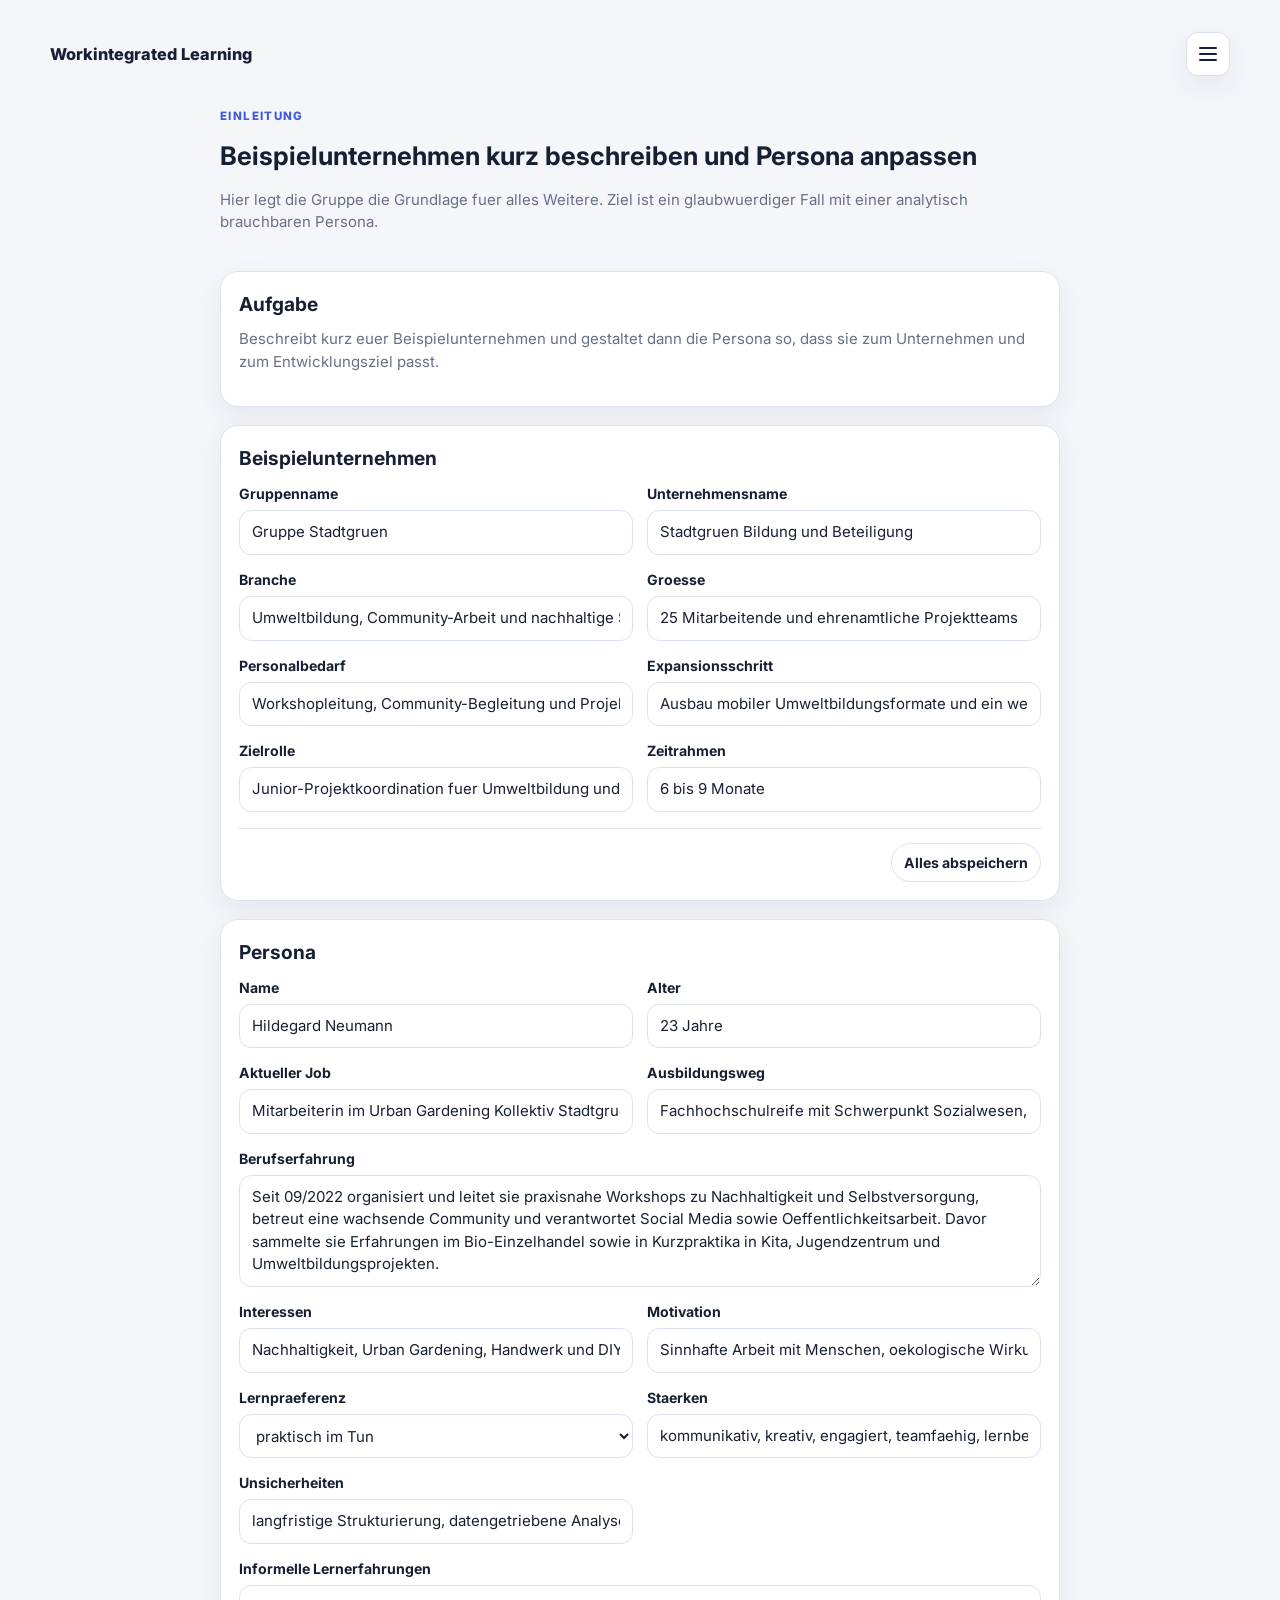
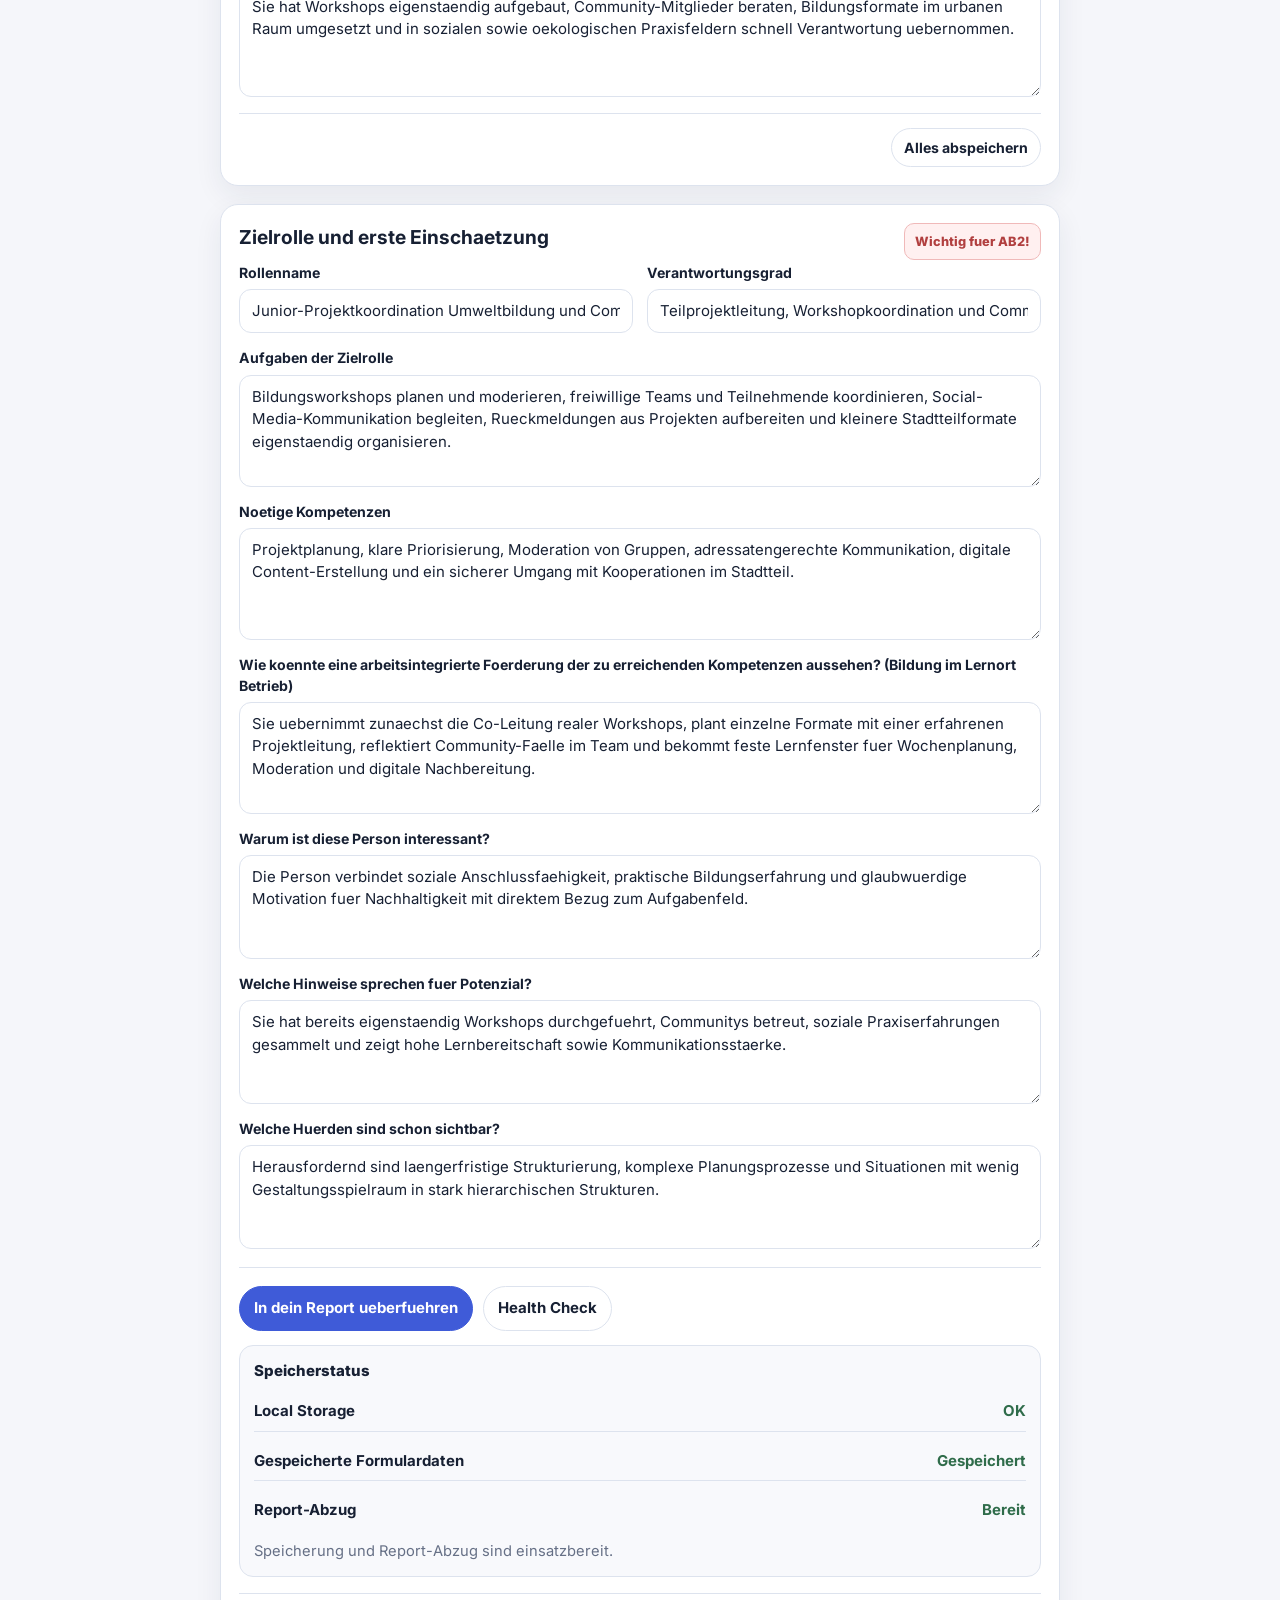
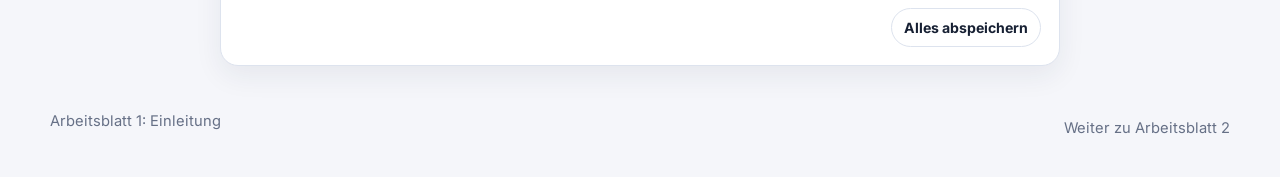
==== arbeitsblatt-1.html @ 74e07a28 "Pre-fill worksheet 1 from sample documents" ====
<!DOCTYPE html>
<html lang="de">
<head>
  <meta charset="UTF-8">
  <meta name="viewport" content="width=device-width, initial-scale=1.0">
  <title>Arbeitsblatt 1 | Workintegrated Learning</title>
  <link rel="preconnect" href="https://fonts.googleapis.com">
  <link rel="preconnect" href="https://fonts.gstatic.com" crossorigin>
  <link href="https://fonts.googleapis.com/css2?family=Inter:wght@400;500;600;700;800&display=swap" rel="stylesheet">
  <link rel="stylesheet" href="styles.css">
</head>
<body data-workbook-section="ab1">
  <header class="site-header">
    <div class="topbar">
      <div class="brand">
        <div class="brand__title">Workintegrated Learning</div>
      </div>
      <button class="burger" id="burgerButton" aria-label="Menue oeffnen">
        <span></span><span></span><span></span>
      </button>
    </div>
    <nav class="site-nav" id="siteNav">
      <div class="site-nav__panel">
        <div class="site-nav__section">
          <div class="site-nav__label">Navigation</div>
          <div class="site-nav__links">
            <a href="index.html">Ausgangssituation</a>
            <a class="is-active" href="arbeitsblatt-1.html">Arbeitsblatt 1</a>
            <a href="arbeitsblatt-2.html">Arbeitsblatt 2</a>
            <a href="arbeitsblatt-3.html">Arbeitsblatt 3</a>
            <a href="report.html">Report</a>
          </div>
        </div>
      </div>
    </nav>
  </header>

  <main class="page page-simple">
    <header class="page-header">
      <p class="eyebrow">Einleitung</p>
      <h1>Beispielunternehmen kurz beschreiben und Persona anpassen</h1>
      <p class="page-lead">Hier legt die Gruppe die Grundlage fuer alles Weitere. Ziel ist ein glaubwuerdiger Fall mit einer analytisch brauchbaren Persona.</p>
    </header>

    <section class="section-stack">
      <article class="card">
        <h2>Aufgabe</h2>
        <p class="muted">Beschreibt kurz euer Beispielunternehmen und gestaltet dann die Persona so, dass sie zum Unternehmen und zum Entwicklungsziel passt.</p>
      </article>

      <article class="card">
        <h2>Beispielunternehmen</h2>
        <div class="form-grid">
          <label class="field"><span>Gruppenname</span><input data-persist="meta_group" type="text" value="Gruppe Stadtgruen" placeholder="z. B. Gruppe 2"></label>
          <label class="field"><span>Unternehmensname</span><input data-persist="meta_unternehmensname" type="text" value="Stadtgruen Bildung und Beteiligung" placeholder="z. B. PflegePlus Nord"></label>
          <label class="field"><span>Branche</span><input data-persist="unternehmen_branche" type="text" value="Umweltbildung, Community-Arbeit und nachhaltige Stadtteilprojekte" placeholder="z. B. Pflege"></label>
          <label class="field"><span>Groesse</span><input data-persist="unternehmen_groesse" type="text" value="25 Mitarbeitende und ehrenamtliche Projektteams" placeholder="z. B. 67 Mitarbeitende"></label>
          <label class="field"><span>Personalbedarf</span><input data-persist="unternehmen_bedarf" type="text" value="Workshopleitung, Community-Begleitung und Projektkoordination" placeholder="z. B. Fachkraefte, Koordination"></label>
          <label class="field"><span>Expansionsschritt</span><input data-persist="unternehmen_wachstum" type="text" value="Ausbau mobiler Umweltbildungsformate und ein weiterer Stadtteilstandort" placeholder="z. B. neues Angebot oder Standort"></label>
          <label class="field"><span>Zielrolle</span><input data-persist="unternehmen_zielrolle" type="text" value="Junior-Projektkoordination fuer Umweltbildung und Community" placeholder="z. B. Teamkoordination"></label>
          <label class="field"><span>Zeitrahmen</span><input data-persist="unternehmen_zeitraum" type="text" value="6 bis 9 Monate" placeholder="z. B. 9 Monate"></label>
        </div>
      </article>

      <article class="card">
        <h2>Persona</h2>
        <div class="form-grid">
          <label class="field"><span>Name</span><input data-persist="persona_name" type="text" value="Hildegard Neumann" placeholder="Name der Persona"></label>
          <label class="field"><span>Alter</span><input data-persist="persona_alter" type="text" value="23 Jahre" placeholder="z. B. 31 Jahre"></label>
          <label class="field"><span>Aktueller Job</span><input data-persist="persona_job" type="text" value="Mitarbeiterin im Urban Gardening Kollektiv Stadtgruen" placeholder="z. B. Pflegehilfskraft"></label>
          <label class="field"><span>Ausbildungsweg</span><input data-persist="persona_ausbildung" type="text" value="Fachhochschulreife mit Schwerpunkt Sozialwesen, Kaufmaennische Schule Stuttgart" placeholder="z. B. Helferausbildung"></label>
          <label class="field field--wide"><span>Berufserfahrung</span><textarea data-persist="persona_erfahrung" rows="4" placeholder="Welche Erfahrungen bringt die Person mit?">Seit 09/2022 organisiert und leitet sie praxisnahe Workshops zu Nachhaltigkeit und Selbstversorgung, betreut eine wachsende Community und verantwortet Social Media sowie Oeffentlichkeitsarbeit. Davor sammelte sie Erfahrungen im Bio-Einzelhandel sowie in Kurzpraktika in Kita, Jugendzentrum und Umweltbildungsprojekten.</textarea></label>
          <label class="field"><span>Interessen</span><input data-persist="persona_interessen" type="text" value="Nachhaltigkeit, Urban Gardening, Handwerk und DIY, Fotografie, Social Media, New Work" placeholder="z. B. Organisation, Kommunikation"></label>
          <label class="field"><span>Motivation</span><input data-persist="persona_motivation" type="text" value="Sinnhafte Arbeit mit Menschen, oekologische Wirkung und sichtbare Ergebnisse mit Gestaltungsspielraum" placeholder="Was treibt die Person an?"></label>
          <label class="field"><span>Lernpraeferenz</span><select data-persist="persona_lernpraeferenz"><option value="">Bitte waehlen</option><option selected>praktisch im Tun</option><option>begleitet im Team</option><option>strukturiert mit Anleitung</option><option>selbstgesteuert digital</option></select></label>
          <label class="field"><span>Staerken</span><input data-persist="persona_staerken" type="text" value="kommunikativ, kreativ, engagiert, teamfaehig, lernbereit, social-media-sicher" placeholder="z. B. empathisch, verlaesslich"></label>
          <label class="field"><span>Unsicherheiten</span><input data-persist="persona_unsicherheiten" type="text" value="langfristige Strukturierung, datengetriebene Analysen und starre hierarchische Systeme" placeholder="z. B. Dokumentation"></label>
          <label class="field field--wide"><span>Informelle Lernerfahrungen</span><textarea data-persist="persona_informell" rows="4" placeholder="Wo hat die Person bereits informell gelernt oder Verantwortung uebernommen?">Sie hat Workshops eigenstaendig aufgebaut, Community-Mitglieder beraten, Bildungsformate im urbanen Raum umgesetzt und in sozialen sowie oekologischen Praxisfeldern schnell Verantwortung uebernommen.</textarea></label>
        </div>
      </article>

      <article class="card">
        <div class="card-note-header">
          <h2>Zielrolle und erste Einschaetzung</h2>
          <span class="card-note card-note--alert">Wichtig fuer AB2!</span>
        </div>
        <div class="form-grid">
          <label class="field"><span>Rollenname</span><input data-persist="zielrolle_name" type="text" value="Junior-Projektkoordination Umweltbildung und Community" placeholder="Name der Zielrolle"></label>
          <label class="field"><span>Verantwortungsgrad</span><input data-persist="zielrolle_verantwortung" type="text" value="Teilprojektleitung, Workshopkoordination und Community-Kommunikation" placeholder="z. B. Anleitung, Koordination"></label>
          <label class="field field--wide"><span>Aufgaben der Zielrolle</span><textarea data-persist="zielrolle_aufgaben" rows="4" placeholder="Welche 3-5 Aufgaben gehoeren zur Zielrolle?">Bildungsworkshops planen und moderieren, freiwillige Teams und Teilnehmende koordinieren, Social-Media-Kommunikation begleiten, Rueckmeldungen aus Projekten aufbereiten und kleinere Stadtteilformate eigenstaendig organisieren.</textarea></label>
          <label class="field field--wide"><span>Noetige Kompetenzen</span><textarea data-persist="zielrolle_kompetenzen" rows="4" placeholder="Welche Kompetenzen braucht die Person dafuer?">Projektplanung, klare Priorisierung, Moderation von Gruppen, adressatengerechte Kommunikation, digitale Content-Erstellung und ein sicherer Umgang mit Kooperationen im Stadtteil.</textarea></label>
          <label class="field field--wide"><span>Wie koennte eine arbeitsintegrierte Foerderung der zu erreichenden Kompetenzen aussehen? (Bildung im Lernort Betrieb)</span><textarea data-persist="zielrolle_foerderung" rows="4" placeholder="Wie koennte Lernen direkt im Arbeitsprozess, im Team oder im Betrieb stattfinden?">Sie uebernimmt zunaechst die Co-Leitung realer Workshops, plant einzelne Formate mit einer erfahrenen Projektleitung, reflektiert Community-Faelle im Team und bekommt feste Lernfenster fuer Wochenplanung, Moderation und digitale Nachbereitung.</textarea></label>
          <label class="field field--wide"><span>Warum ist diese Person interessant?</span><textarea data-persist="einschaetzung_relevant" rows="3" placeholder="Warum lohnt sich Entwicklung gerade hier?">Die Person verbindet soziale Anschlussfaehigkeit, praktische Bildungserfahrung und glaubwuerdige Motivation fuer Nachhaltigkeit mit direktem Bezug zum Aufgabenfeld.</textarea></label>
          <label class="field field--wide"><span>Welche Hinweise sprechen fuer Potenzial?</span><textarea data-persist="einschaetzung_potenzial" rows="3" placeholder="Welche Signale sprechen fuer Entwicklung?">Sie hat bereits eigenstaendig Workshops durchgefuehrt, Communitys betreut, soziale Praxiserfahrungen gesammelt und zeigt hohe Lernbereitschaft sowie Kommunikationsstaerke.</textarea></label>
          <label class="field field--wide"><span>Welche Huerden sind schon sichtbar?</span><textarea data-persist="einschaetzung_huerden" rows="3" placeholder="Wo liegen Risiken oder Grenzen?">Herausfordernd sind laengerfristige Strukturierung, komplexe Planungsprozesse und Situationen mit wenig Gestaltungsspielraum in stark hierarchischen Strukturen.</textarea></label>
        </div>
        <div class="storage-tools">
          <div class="page-actions">
            <button class="button button--primary" data-action="save-workbook">In dein Report ueberfuehren</button>
            <button class="button button--ghost" data-action="run-storage-check">Health Check</button>
          </div>
          <div class="health-check" id="storageHealthResult">
            <p class="health-check__title">Speicherstatus</p>
            <div class="health-check__item">
              <strong>Local Storage</strong>
              <span data-health="storage">Noch nicht geprueft</span>
            </div>
            <div class="health-check__item">
              <strong>Gespeicherte Formulardaten</strong>
              <span data-health="workbook">Noch nicht geprueft</span>
            </div>
            <div class="health-check__item">
              <strong>Report-Abzug</strong>
              <span data-health="report">Noch nicht geprueft</span>
            </div>
            <p class="health-check__hint" data-health-summary>Bitte speichern oder den Health Check starten.</p>
          </div>
        </div>
      </article>
    </section>
  </main>

  <footer class="footer">
    <p>Arbeitsblatt 1: Einleitung</p>
    <div class="footer-actions">
      <a href="arbeitsblatt-2.html">Weiter zu Arbeitsblatt 2</a>
    </div>
  </footer>

  <script src="report-utils.js"></script>
  <script src="script.js"></script>
</body>
</html>
---- styles.css ----
:root {
  --bg: #f5f6fa;
  --surface: #ffffff;
  --surface-soft: #f8f9fc;
  --text: #172033;
  --muted: #667086;
  --line: #dde3ee;
  --primary: #3f5bd8;
  --primary-dark: #3148ac;
  --success-bg: #eef8f0;
  --success-line: #cfe4d4;
  --radius-lg: 18px;
  --radius-md: 14px;
  --radius-sm: 10px;
  --shadow: 0 10px 28px rgba(25, 37, 68, 0.07);
  --max: 1180px;
}

* {
  box-sizing: border-box;
}

html {
  scroll-behavior: smooth;
}

body {
  margin: 0;
  font-family: "Inter", Arial, sans-serif;
  background: var(--bg);
  color: var(--text);
  line-height: 1.5;
  font-size: 15px;
}

a {
  color: inherit;
  text-decoration: none;
}

button,
input,
select,
textarea {
  font: inherit;
}

button {
  cursor: pointer;
}

h1,
h2,
h3,
h4,
p {
  margin-top: 0;
}

h1 {
  font-size: clamp(1.6rem, 2vw, 2.1rem);
  line-height: 1.15;
  margin-bottom: 10px;
}

h2 {
  font-size: 1.2rem;
  margin-bottom: 10px;
}

h3 {
  font-size: 1rem;
  margin-bottom: 8px;
}

h4 {
  font-size: 0.94rem;
  margin-bottom: 8px;
}

.eyebrow {
  margin: 0 0 8px;
  color: var(--primary);
  font-size: 0.72rem;
  letter-spacing: 0.12em;
  text-transform: uppercase;
  font-weight: 800;
}

.lead,
.muted,
.page-lead,
.field-hint,
.phase-text,
.report-lead,
.empty-state,
.empty-state-small {
  color: var(--muted);
}

.site-header,
.page,
.footer {
  width: min(calc(100% - 32px), var(--max));
  margin-inline: auto;
}

.site-header {
  padding: 18px 0 10px;
}

.topbar {
  display: flex;
  justify-content: space-between;
  align-items: center;
  gap: 16px;
  padding: 14px 0;
}

.brand {
  display: flex;
  align-items: center;
}

.brand__title {
  font-size: 1.02rem;
  font-weight: 800;
}

.burger {
  width: 44px;
  height: 44px;
  border-radius: 12px;
  border: 1px solid var(--line);
  background: var(--surface);
  display: inline-flex;
  align-items: center;
  justify-content: center;
  flex-direction: column;
  gap: 4px;
  box-shadow: var(--shadow);
}

.burger span {
  width: 18px;
  height: 2px;
  border-radius: 999px;
  background: var(--text);
}

.site-nav {
  display: none;
  margin-top: 10px;
  padding: 8px 0 0;
}

.site-nav.is-open {
  display: block;
}

.site-nav__panel {
  display: grid;
  gap: 10px;
  padding: 14px;
  background: var(--surface);
  border: 1px solid var(--line);
  border-radius: var(--radius-lg);
  box-shadow: var(--shadow);
}

.site-nav__section {
  display: grid;
  gap: 8px;
}

.site-nav__label {
  font-size: 0.76rem;
  font-weight: 800;
  color: var(--muted);
  text-transform: uppercase;
  letter-spacing: 0.08em;
}

.site-nav__links {
  display: grid;
  gap: 8px;
}

.site-nav__links a,
.nav-link {
  display: inline-flex;
  align-items: center;
  justify-content: space-between;
  gap: 12px;
  padding: 11px 12px;
  border-radius: 12px;
  background: var(--surface-soft);
  border: 1px solid var(--line);
  font-weight: 600;
}

.site-nav__links a.is-active,
.nav-link.is-active {
  color: var(--primary);
  background: #edf1ff;
  border-color: #cad5ff;
}

.page {
  padding: 8px 0 28px;
}

.page-simple {
  width: min(calc(100% - 32px), 840px);
  margin: 0 auto;
}

.landing {
  padding-top: 32px;
}

.landing h1 {
  font-size: clamp(2.2rem, 4vw, 3.2rem);
  line-height: 1.08;
  margin-bottom: 14px;
}

.roadmap-title {
  margin: 26px 0 14px;
  font-size: 1.22rem;
}

.document-box {
  margin-top: 22px;
  padding: 18px;
  background: var(--surface);
  border: 1px solid var(--line);
  border-radius: var(--radius-lg);
  box-shadow: var(--shadow);
}

.document-box h2 {
  margin: 0 0 14px;
  font-size: 1.05rem;
}

.document-box__actions {
  display: flex;
  flex-wrap: wrap;
  gap: 10px;
}

.landing-links {
  display: grid;
  gap: 10px;
  margin-top: 28px;
}

.scenario-steps {
  display: grid;
  gap: 12px;
  margin: 20px 0 28px;
}

.scenario-step {
  padding: 14px 16px;
  background: var(--surface);
  border: 1px solid var(--line);
  border-radius: var(--radius-md);
  box-shadow: var(--shadow);
}

.scenario-step__button {
  margin-top: 14px;
}

.scenario-step strong {
  display: block;
  margin-bottom: 6px;
  font-size: 1rem;
}

.scenario-step p {
  margin: 0;
  color: var(--muted);
}

.storage-tools {
  display: grid;
  gap: 14px;
  margin-top: 18px;
  padding-top: 18px;
  border-top: 1px solid var(--line);
}

.health-check {
  display: grid;
  gap: 10px;
  padding: 14px;
  background: var(--surface-soft);
  border: 1px solid var(--line);
  border-radius: var(--radius-md);
}

.health-check__title {
  margin: 0;
  font-weight: 800;
}

.health-check__item {
  display: flex;
  justify-content: space-between;
  gap: 12px;
  align-items: center;
  padding: 8px 0;
  border-bottom: 1px solid var(--line);
}

.health-check__item:last-of-type {
  border-bottom: none;
}

.health-check__item span {
  font-weight: 700;
  color: var(--muted);
}

.health-check__item span.is-ok {
  color: #2f6c4a;
}

.health-check__item span.is-error {
  color: #b14c4c;
}

.health-check__hint {
  margin: 0;
  color: var(--muted);
  font-size: 0.92rem;
}

.landing-links a {
  font-size: 1rem;
}

.nav-link--task {
  width: 100%;
}

.nav-link--task.is-complete {
  border-color: #bfe0c8;
  background: #f4fbf6;
}

.nav-link--task.is-complete > span:first-child {
  color: #244f36;
}

.task-status {
  min-width: 72px;
  text-align: center;
  padding: 7px 10px;
  border-radius: 999px;
  border: 1px solid var(--line);
  background: #fff;
  color: var(--muted);
  font-size: 0.84rem;
  font-weight: 800;
}

.task-status.is-complete {
  border-color: #bfe0c8;
  background: #eaf8ee;
  color: #2f6c4a;
}

.nav-link--report {
  cursor: default;
}

.page-header {
  display: grid;
  gap: 8px;
  margin-bottom: 22px;
}

.page-actions,
.footer-actions,
.toolbar,
.toolbar__actions,
.filter-bar,
.measure-tags,
.report-meta {
  display: flex;
  flex-wrap: wrap;
  gap: 10px;
  align-items: center;
}

.page-actions--center {
  justify-content: center;
}

.button {
  display: inline-flex;
  align-items: center;
  justify-content: center;
  border: 1px solid var(--line);
  background: var(--surface);
  color: var(--text);
  padding: 10px 14px;
  border-radius: 999px;
  font-weight: 700;
}

.button--primary {
  background: var(--primary);
  border-color: var(--primary);
  color: #fff;
}

.button--primary:hover {
  background: var(--primary-dark);
  border-color: var(--primary-dark);
}

.button--ghost {
  background: var(--surface);
}

.button--success-light {
  background: #eef8f0;
  border-color: #cfe4d4;
  color: #2f6c4a;
}

.button--success-light:hover {
  background: #e4f4e8;
  border-color: #b9d8c0;
}

.button--danger {
  background: #fff1f1;
  border-color: #f1c4c4;
  color: #b34747;
}

.button--danger:hover {
  background: #ffe6e6;
  border-color: #ebb1b1;
}

.button--measure-toggle {
  min-width: 118px;
  transition:
    background-color 0.18s ease,
    border-color 0.18s ease,
    color 0.18s ease,
    transform 0.18s ease,
    box-shadow 0.18s ease;
}

.button--measure-toggle.is-morphing {
  transform: scale(0.96);
}

.button.is-morphing {
  transform: scale(0.96);
}

.button--selected {
  background: #eaf8ee;
  border-color: #bfe0c8;
  color: #2f6c4a;
  box-shadow: 0 0 0 3px rgba(47, 108, 74, 0.08);
}

.button--selected:hover {
  background: #e1f3e7;
  border-color: #aad1b6;
}

.button--saved {
  background: #eaf8ee;
  border-color: #bfe0c8;
  color: #2f6c4a;
  box-shadow: 0 0 0 3px rgba(47, 108, 74, 0.08);
}

.button--small {
  padding: 8px 12px;
  font-size: 0.88rem;
}

.button--large {
  padding: 14px 22px;
  font-size: 1rem;
}

.save-badge {
  display: inline-flex;
  align-items: center;
  padding: 8px 12px;
  border-radius: 999px;
  background: var(--success-bg);
  border: 1px solid var(--success-line);
  color: #2f6c4a;
  font-size: 0.84rem;
  font-weight: 700;
}

.section-stack {
  display: grid;
  gap: 18px;
}

.card {
  background: var(--surface);
  border: 1px solid var(--line);
  border-radius: var(--radius-lg);
  box-shadow: var(--shadow);
  padding: 18px;
}

.card-note-header {
  display: flex;
  justify-content: space-between;
  gap: 14px;
  align-items: flex-start;
}

.card-note {
  display: inline-flex;
  align-items: center;
  padding: 8px 10px;
  border-radius: 10px;
  font-size: 0.8rem;
  font-weight: 800;
  white-space: nowrap;
}

.card-note--alert {
  background: #fff0f0;
  border: 1px solid #f0b9b9;
  color: #b13f3f;
}

.content-grid,
.analysis-grid,
.report-grid,
.question-grid,
.measure-layout {
  display: grid;
  gap: 16px;
}

.content-grid,
.analysis-grid,
.report-grid {
  grid-template-columns: repeat(2, minmax(0, 1fr));
}

.card--wide,
.field--wide {
  grid-column: 1 / -1;
}

.phase-list {
  display: grid;
  gap: 10px;
}

.phase-row {
  display: grid;
  grid-template-columns: 88px 1fr;
  gap: 14px;
  padding: 12px 0;
  border-bottom: 1px solid var(--line);
}

.phase-row:last-child {
  border-bottom: none;
}

.phase-time {
  font-weight: 800;
  color: var(--primary);
}

.form-grid {
  display: grid;
  grid-template-columns: repeat(2, minmax(0, 1fr));
  gap: 14px;
}

.form-grid--single {
  grid-template-columns: 1fr;
}

.field {
  display: grid;
  gap: 6px;
}

.field span {
  font-size: 0.88rem;
  font-weight: 700;
}

.field input,
.field select,
.field textarea,
table input {
  width: 100%;
  padding: 10px 12px;
  border: 1px solid var(--line);
  border-radius: 12px;
  background: #fff;
  color: var(--text);
}

.field textarea {
  min-height: 104px;
  resize: vertical;
}

.field input:focus,
.field select:focus,
.field textarea:focus,
table input:focus,
.search-input:focus {
  outline: none;
  border-color: #b9c7f7;
  box-shadow: 0 0 0 3px rgba(63, 91, 216, 0.12);
}

.hint-strip {
  display: grid;
  gap: 10px;
}

.hint-box {
  padding: 12px 14px;
  background: var(--surface-soft);
  border: 1px solid var(--line);
  border-radius: var(--radius-md);
}

.info-box {
  margin-top: 14px;
  padding: 12px 14px;
  border-radius: var(--radius-md);
}

.info-box strong {
  display: block;
  margin-bottom: 4px;
}

.info-box p {
  margin: 0;
}

.info-box--blue {
  background: #f3f7ff;
  border: 1px solid #cddcff;
  color: #2f4d93;
}

.analysis-grid {
  align-items: start;
}

.analysis-card {
  border-left: 4px solid var(--line);
}

.analysis-card--want {
  border-left-color: #7e56da;
}

.analysis-card--can {
  border-left-color: #23906f;
}

.analysis-card--may {
  border-left-color: #d97a34;
}

.check-list,
.reflection-checks {
  display: grid;
  gap: 10px;
}

.check-list label,
.reflection-checks label {
  display: flex;
  gap: 10px;
  align-items: flex-start;
  padding: 10px 12px;
  border: 1px solid var(--line);
  border-radius: 12px;
  background: var(--surface-soft);
}

.measures-toolbar {
  display: flex;
  justify-content: space-between;
  gap: 12px;
  flex-wrap: wrap;
  margin-bottom: 14px;
}

.filter-chip {
  border: 1px solid var(--line);
  background: var(--surface-soft);
  color: var(--muted);
  padding: 9px 12px;
  border-radius: 999px;
  font-weight: 700;
}

.filter-chip.is-active {
  color: var(--primary);
  background: #edf1ff;
  border-color: #cad5ff;
}

.search-input {
  width: 240px;
  max-width: 100%;
  padding: 10px 12px;
  border: 1px solid var(--line);
  border-radius: 999px;
  background: #fff;
}

.measure-catalog {
  display: grid;
  grid-template-columns: 1fr;
  gap: 14px;
}

.measure-card {
  padding: 0;
  border: 1px solid var(--line);
  border-radius: var(--radius-md);
  background: #fff;
  overflow: hidden;
}

.measure-card[open] {
  background: #fbfcff;
}

.measure-card__summary {
  display: flex;
  justify-content: space-between;
  gap: 14px;
  align-items: center;
  cursor: pointer;
  list-style: none;
  padding: 16px 18px;
}

.measure-card__summary::-webkit-details-marker {
  display: none;
}

.measure-card__summary-main {
  min-width: 0;
}

.measure-card__summary h4 {
  margin: 0 0 6px;
}

.measure-card__summary p {
  margin: 0;
}

.measure-summary__side {
  display: flex;
  align-items: center;
  gap: 10px;
  flex-shrink: 0;
}

.measure-summary__toggle {
  display: inline-flex;
  align-items: center;
  padding: 6px 10px;
  border: 1px solid var(--line);
  border-radius: 999px;
  background: #fff;
  color: var(--muted);
  font-size: 0.8rem;
  font-weight: 700;
}

.measure-info {
  position: relative;
  display: inline-flex;
  align-items: center;
  justify-content: center;
  width: 24px;
  height: 24px;
  border-radius: 999px;
  background: #edf3ff;
  border: 1px solid #cad5ff;
  color: var(--primary);
  font-size: 0.82rem;
  font-weight: 800;
  line-height: 1;
}

.measure-info::after {
  content: attr(data-tooltip);
  position: absolute;
  top: calc(100% + 10px);
  right: 0;
  width: 240px;
  padding: 10px 12px;
  border-radius: 12px;
  background: #1f2a44;
  color: #fff;
  font-size: 0.8rem;
  font-weight: 500;
  line-height: 1.4;
  box-shadow: 0 10px 28px rgba(17, 24, 39, 0.18);
  opacity: 0;
  pointer-events: none;
  transform: translateY(-4px);
  transition: opacity 0.18s ease, transform 0.18s ease;
  z-index: 3;
}

.measure-info:hover::after,
.measure-info:focus-visible::after {
  opacity: 1;
  transform: translateY(0);
}

.measure-card__content {
  display: grid;
  gap: 12px;
  margin-top: 0;
  padding: 0 18px 18px;
  border-top: 1px solid var(--line);
}

.measure-card--recommended {
  background: #f5f7ff;
  border-color: #cad5ff;
}

.measure-meta,
.measure-fields,
.selected-measure__details {
  display: grid;
  gap: 8px;
}

.measure-card__top,
.measure-card__bottom,
.selected-measure__header {
  display: flex;
  justify-content: space-between;
  gap: 12px;
  align-items: flex-start;
}

.measure-card__bottom {
  flex-wrap: wrap;
}

.recommendation-badge {
  display: inline-flex;
  align-items: center;
  padding: 5px 9px;
  border-radius: 999px;
  background: #fff;
  border: 1px solid var(--line);
  color: var(--muted);
  font-size: 0.78rem;
  font-weight: 700;
}

.recommendation-badge {
  background: #edf1ff;
  color: var(--primary);
  border-color: #cad5ff;
}

.measure-selection {
  padding: 16px;
  border: 1px solid var(--line);
  border-radius: var(--radius-md);
  background: var(--surface-soft);
}

.measure-selection__header {
  margin-bottom: 10px;
}

.measure-custom-top {
  display: flex;
  justify-content: flex-start;
  margin: 10px 0 16px;
}

.measure-own-section {
  display: grid;
  gap: 14px;
  margin: 10px 0 18px;
  padding: 16px;
  background: #fbfcff;
  border: 1px solid var(--line);
  border-radius: var(--radius-md);
}

.measure-own-section__header {
  display: flex;
  justify-content: space-between;
  gap: 14px;
  align-items: center;
}

.selected-measures {
  display: grid;
  gap: 10px;
}

.selected-measure {
  padding: 12px;
  background: #fff;
  border: 1px solid var(--line);
  border-radius: 12px;
  display: grid;
  gap: 10px;
}

.selected-measure p {
  margin: 4px 0 0;
  color: var(--muted);
  font-size: 0.88rem;
}

.selected-measure__header .button {
  flex-shrink: 0;
}

.selected-measure__actions {
  display: flex;
  gap: 8px;
  flex-wrap: wrap;
  justify-content: flex-end;
}

.selected-measure__details {
  padding-top: 6px;
  border-top: 1px solid var(--line);
}

.selected-measure__details p {
  margin: 0;
}

.selected-measure--custom {
  background: var(--surface-soft);
}

.section-save-row {
  display: flex;
  justify-content: flex-end;
  margin-top: 16px;
  padding-top: 14px;
  border-top: 1px solid var(--line);
}

.report-actions-bottom {
  display: flex;
  justify-content: center;
  gap: 14px;
  flex-wrap: wrap;
  margin-top: 8px;
  padding-top: 6px;
}

.table-wrap {
  overflow-x: auto;
}

table {
  width: 100%;
  min-width: 760px;
  border-collapse: collapse;
}

th,
td {
  padding: 10px;
  border-bottom: 1px solid var(--line);
  text-align: left;
  vertical-align: top;
}

th {
  font-size: 0.84rem;
  color: var(--muted);
}

.question-grid {
  grid-template-columns: repeat(2, minmax(0, 1fr));
}

.question-card {
  padding: 14px;
  border: 1px solid var(--line);
  border-radius: var(--radius-md);
  background: var(--surface-soft);
}

.accordion + .accordion {
  border-top: 1px solid var(--line);
}

.accordion__trigger {
  width: 100%;
  text-align: left;
  border: none;
  background: none;
  padding: 14px 0;
  color: var(--text);
  font-weight: 700;
}

.accordion__content {
  display: none;
  padding: 0 0 14px;
  color: var(--muted);
}

.accordion.is-open .accordion__content {
  display: block;
}

.report-header {
  margin-bottom: 20px;
}

.report-meta span {
  padding: 8px 10px;
  border-radius: 999px;
  background: var(--surface-soft);
  border: 1px solid var(--line);
  color: var(--muted);
  font-size: 0.88rem;
}

.report-section {
  margin-bottom: 18px;
}

.report-section h3 {
  margin-top: 20px;
}

.report-card {
  background: var(--surface);
  border: 1px solid var(--line);
  border-radius: var(--radius-md);
  box-shadow: var(--shadow);
  padding: 16px;
}

.report-list {
  margin: 0;
  padding-left: 18px;
}

.report-list li + li {
  margin-top: 6px;
}

.report-detail-list {
  display: grid;
  gap: 10px;
}

.report-detail-row {
  display: grid;
  gap: 6px;
  padding: 10px 12px;
  border: 1px solid var(--line);
  border-radius: 10px;
  background: var(--surface-soft);
}

.report-detail-row p {
  margin: 0;
  color: var(--text);
}

.report-edit-field {
  width: 100%;
  min-height: 68px;
  resize: vertical;
  border: 1px solid var(--line);
  border-radius: 10px;
  padding: 8px 10px;
  font-family: inherit;
  font-size: 0.92rem;
}

.best-practice-box,
.tip-box {
  padding: 14px;
  border-radius: var(--radius-md);
}

.best-practice-box {
  border: 1px solid #cfe4d4;
  background: #f3fbf6;
}

.tip-box {
  border: 1px solid #d7deef;
  background: #f5f7ff;
}

.empty-state {
  padding: 28px;
  text-align: center;
  background: var(--surface-soft);
  border: 1px dashed var(--line);
  border-radius: var(--radius-lg);
}

.empty-state-small {
  font-size: 0.9rem;
}

.footer {
  display: flex;
  justify-content: space-between;
  gap: 16px;
  align-items: center;
  padding: 16px 0 30px;
  color: var(--muted);
  font-size: 0.92rem;
}

@media (max-width: 960px) {
  .content-grid,
  .analysis-grid,
  .report-grid,
  .measure-layout,
  .question-grid,
  .form-grid {
    grid-template-columns: 1fr;
  }

  .measure-catalog {
    grid-template-columns: 1fr;
  }
}

@media (max-width: 720px) {
  .topbar,
  .page-actions,
  .footer,
  .measures-toolbar,
  .measure-card__top,
  .measure-card__bottom,
  .selected-measure,
  .measure-card__summary,
  .measure-summary__side,
  .footer-actions,
  .measure-own-section__header {
    flex-direction: column;
    align-items: flex-start;
  }



  .card-note-header {
    flex-direction: column;
    align-items: flex-start;
  }
}

@media print {
  body {
    background: #fff;
  }

  .site-header,
  .footer,
  .burger,
  .site-nav,
  .page-actions,
  .footer-actions {
    display: none !important;
  }

  .site-header,
  .page,
  .footer,
  .page-simple {
    width: 100%;
    margin: 0;
  }

  .card,
  .report-card {
    box-shadow: none;
    break-inside: avoid;
  }
}
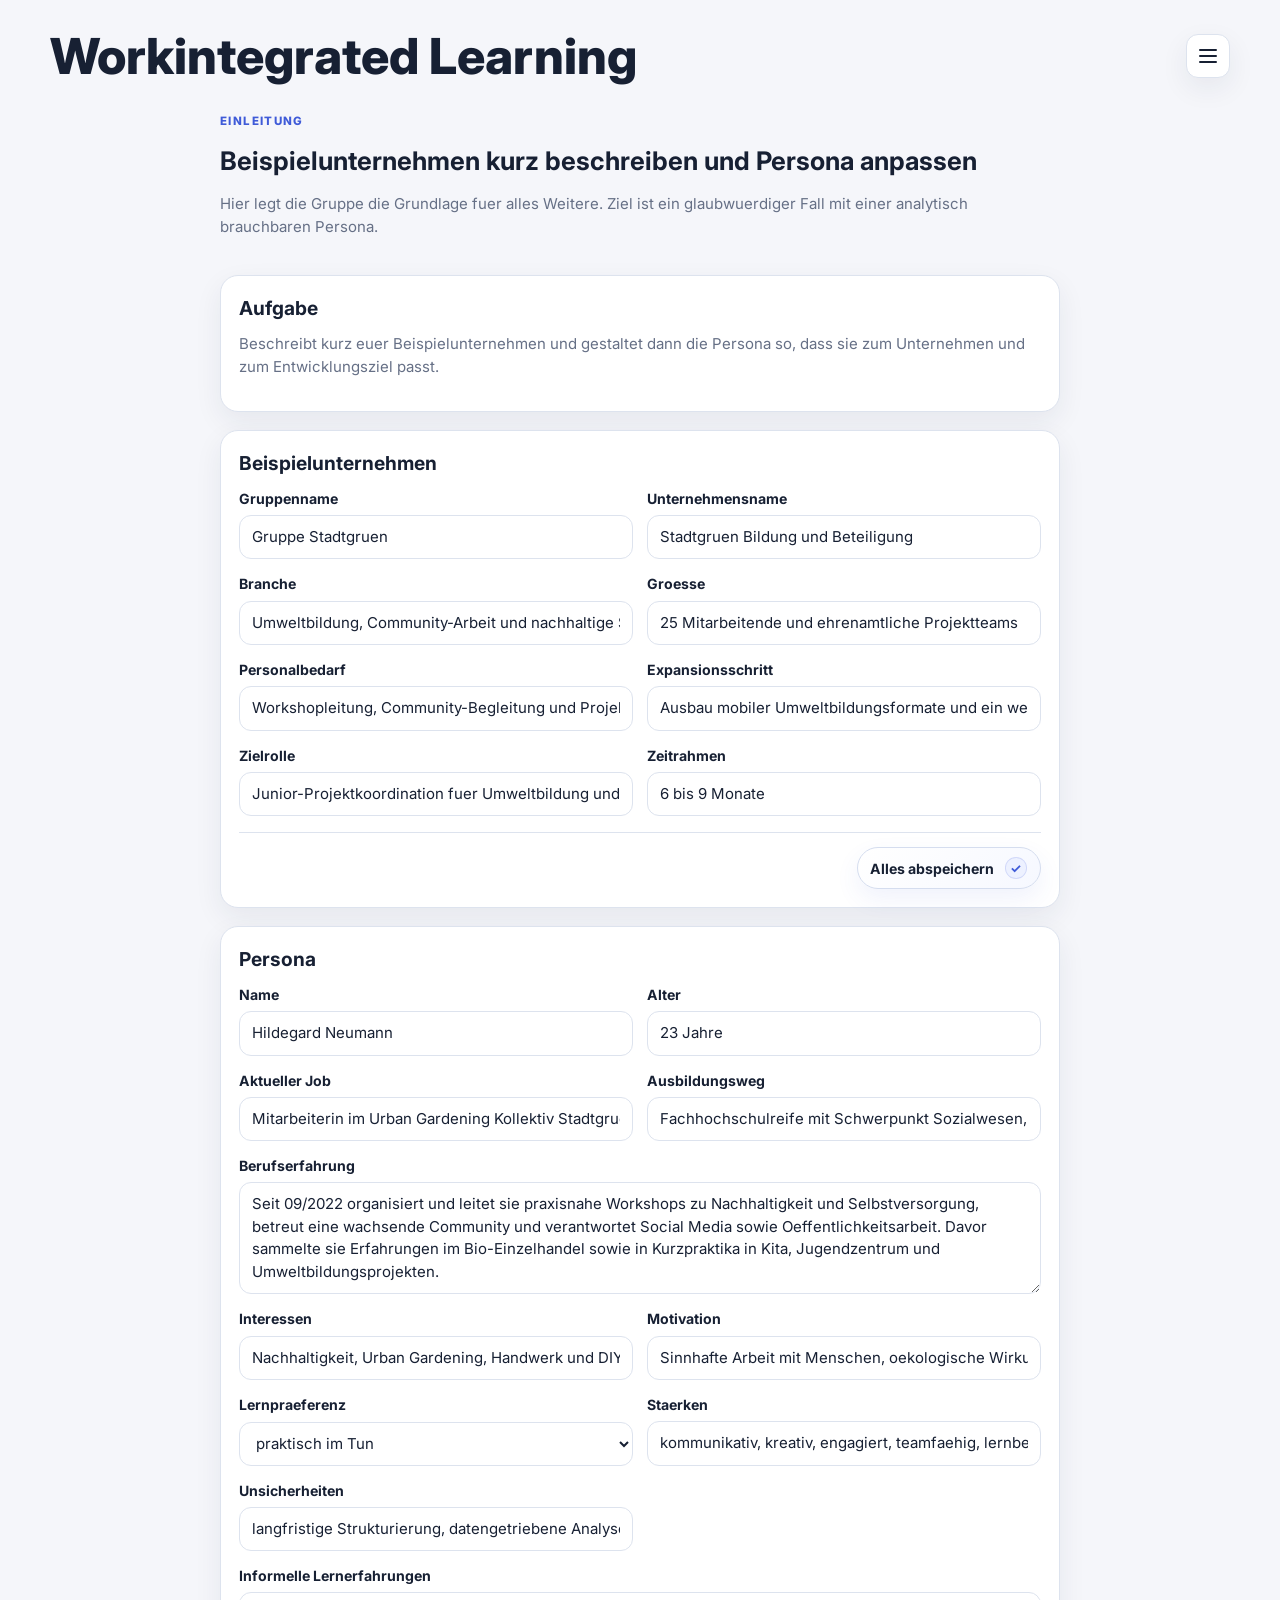
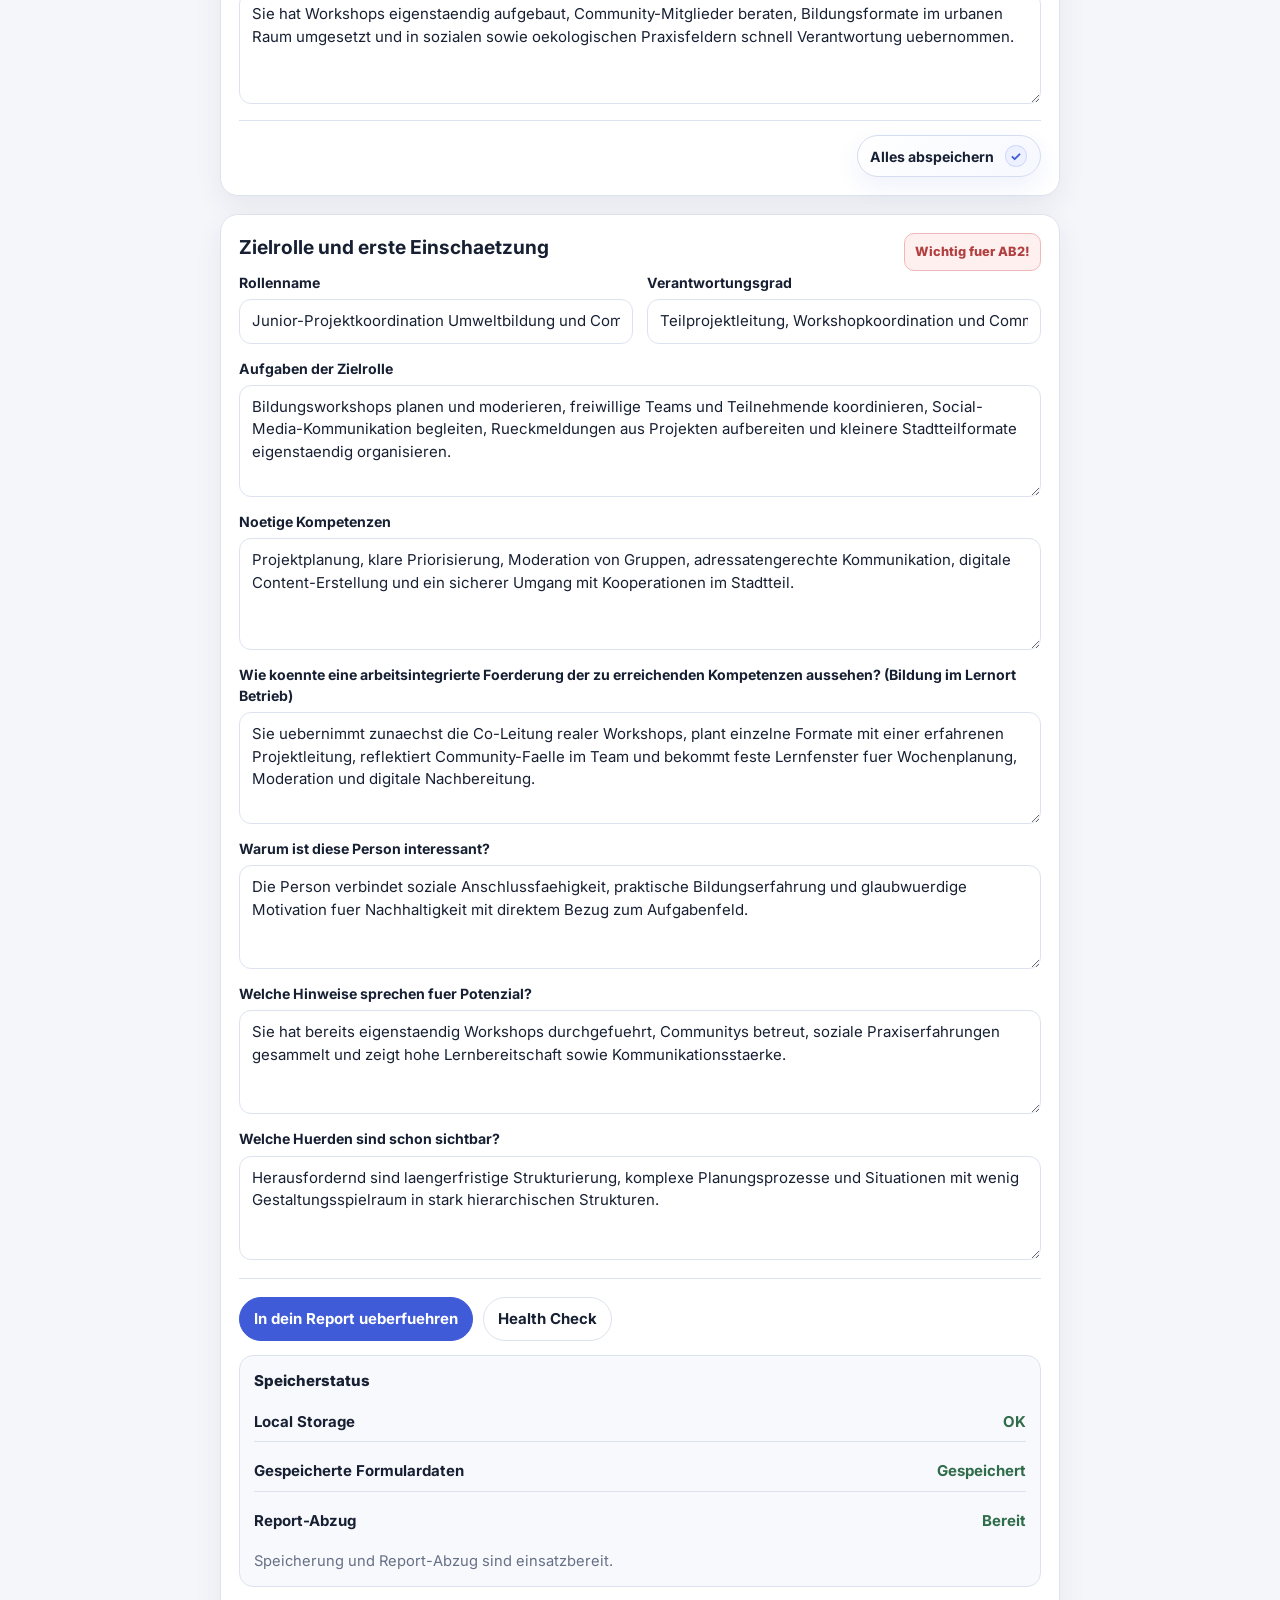
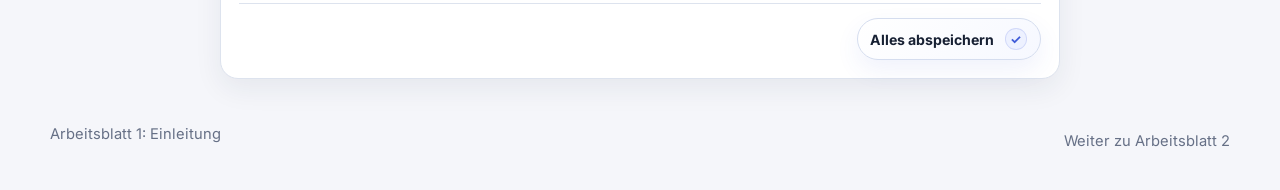
==== commit 11ff3110: "Improve save state feedback and polish UI" ====
--- a/arbeitsblatt-1.html
+++ b/arbeitsblatt-1.html
@@ -28,7 +28,7 @@
             <a class="is-active" href="arbeitsblatt-1.html">Arbeitsblatt 1</a>
             <a href="arbeitsblatt-2.html">Arbeitsblatt 2</a>
             <a href="arbeitsblatt-3.html">Arbeitsblatt 3</a>
-            <a href="report.html">Report</a>
+            <a href="report.html">Report sichten</a>
           </div>
         </div>
       </div>
--- a/styles.css
+++ b/styles.css
@@ -123,8 +123,9 @@
 }
 
 .brand__title {
-  font-size: 1.02rem;
+  font-size: clamp(2.6rem, 5vw, 3.1rem);
   font-weight: 800;
+  line-height: 0.98;
 }
 
 .burger {
@@ -220,9 +221,10 @@
 }
 
 .landing h1 {
-  font-size: clamp(2.2rem, 4vw, 3.2rem);
+  font-size: 12px;
   line-height: 1.08;
   margin-bottom: 14px;
+  opacity: 0.58;
 }
 
 .roadmap-title {
@@ -411,6 +413,12 @@
   padding: 10px 14px;
   border-radius: 999px;
   font-weight: 700;
+  transition:
+    transform 0.32s cubic-bezier(0.2, 0.8, 0.2, 1),
+    box-shadow 0.32s cubic-bezier(0.2, 0.8, 0.2, 1),
+    border-color 0.24s ease,
+    background-color 0.24s ease,
+    color 0.24s ease;
 }
 
 .button--primary {
@@ -465,7 +473,7 @@
 }
 
 .button.is-morphing {
-  transform: scale(0.96);
+  transform: scale(0.94);
 }
 
 .button--selected {
@@ -485,6 +493,99 @@
   border-color: #bfe0c8;
   color: #2f6c4a;
   box-shadow: 0 0 0 3px rgba(47, 108, 74, 0.08);
+}
+
+.button--section-save {
+  position: relative;
+  min-width: 172px;
+  gap: 10px;
+  overflow: hidden;
+  background: linear-gradient(135deg, #ffffff 0%, #f6f8ff 100%);
+  border-color: #d5ddef;
+  box-shadow: 0 10px 24px rgba(63, 91, 216, 0.08);
+}
+
+.button--section-save::before {
+  content: "";
+  position: absolute;
+  inset: 0;
+  background: linear-gradient(115deg, transparent 20%, rgba(255, 255, 255, 0.9) 48%, transparent 76%);
+  transform: translateX(-140%);
+  pointer-events: none;
+}
+
+.button--section-save .button__label,
+.button--section-save .button__check {
+  position: relative;
+  z-index: 1;
+  transition:
+    opacity 0.28s ease,
+    transform 0.32s cubic-bezier(0.2, 0.8, 0.2, 1),
+    max-width 0.28s ease,
+    margin 0.28s ease,
+    background-color 0.24s ease,
+    color 0.24s ease;
+}
+
+.button--section-save .button__label {
+  white-space: nowrap;
+}
+
+.button--section-save .button__check {
+  display: inline-flex;
+  align-items: center;
+  justify-content: center;
+  width: 24px;
+  height: 24px;
+  border-radius: 999px;
+  background: #edf1ff;
+  color: var(--primary);
+  box-shadow: inset 0 0 0 1px rgba(63, 91, 216, 0.16);
+  transform: scale(0.92);
+  flex-shrink: 0;
+}
+
+.button--section-save:hover {
+  transform: translateY(-1px);
+  box-shadow: 0 14px 28px rgba(63, 91, 216, 0.14);
+}
+
+.button--section-saved {
+  min-width: 58px;
+  padding-inline: 14px;
+  background: linear-gradient(135deg, #effbf3 0%, #dff6e7 100%);
+  border-color: #9fd1ae;
+  color: #2f6c4a;
+  box-shadow: 0 12px 28px rgba(47, 108, 74, 0.18);
+}
+
+.button--section-saved .button__label {
+  max-width: 0;
+  opacity: 0;
+  transform: translateX(12px);
+  margin: 0;
+}
+
+.button--section-saved .button__check {
+  background: #2f9e61;
+  color: #fff;
+  transform: scale(1.08);
+  box-shadow:
+    0 10px 20px rgba(47, 108, 74, 0.22),
+    inset 0 0 0 1px rgba(255, 255, 255, 0.22);
+}
+
+.button--section-save.is-figma-save::before,
+.button--section-save.is-figma-release::before {
+  animation: saveSheen 0.72s cubic-bezier(0.2, 0.8, 0.2, 1);
+}
+
+.button--section-save.is-figma-save {
+  animation: savePop 0.62s cubic-bezier(0.2, 0.8, 0.2, 1);
+}
+
+.button--section-save.is-figma-release {
+  animation: releasePop 0.58s cubic-bezier(0.2, 0.8, 0.2, 1);
 }
 
 .button--small {
@@ -520,6 +621,32 @@
   border-radius: var(--radius-lg);
   box-shadow: var(--shadow);
   padding: 18px;
+  transition:
+    border-color 0.28s ease,
+    box-shadow 0.28s ease,
+    background-color 0.28s ease,
+    transform 0.28s ease;
+}
+
+.card--section-saved {
+  border-color: #9fd1ae;
+  background: linear-gradient(180deg, #ffffff 0%, #fbfffc 100%);
+  box-shadow:
+    0 0 0 3px rgba(47, 108, 74, 0.14),
+    0 16px 34px rgba(47, 108, 74, 0.08);
+}
+
+.card--section-saved .section-save-row {
+  border-top-color: #cfe4d4;
+}
+
+.card--section-saved .field input:disabled,
+.card--section-saved .field select:disabled,
+.card--section-saved .field textarea:disabled {
+  background: #f7fbf8;
+  border-color: #d4eadb;
+  color: #587464;
+  cursor: not-allowed;
 }
 
 .card-note-header {
@@ -979,6 +1106,39 @@
   border-top: 1px solid var(--line);
 }
 
+@keyframes saveSheen {
+  0% {
+    transform: translateX(-140%);
+  }
+  100% {
+    transform: translateX(140%);
+  }
+}
+
+@keyframes savePop {
+  0% {
+    transform: scale(0.92);
+  }
+  45% {
+    transform: scale(1.06);
+  }
+  100% {
+    transform: scale(1);
+  }
+}
+
+@keyframes releasePop {
+  0% {
+    transform: scale(1);
+  }
+  45% {
+    transform: scale(0.95);
+  }
+  100% {
+    transform: scale(1);
+  }
+}
+
 .report-actions-bottom {
   display: flex;
   justify-content: center;
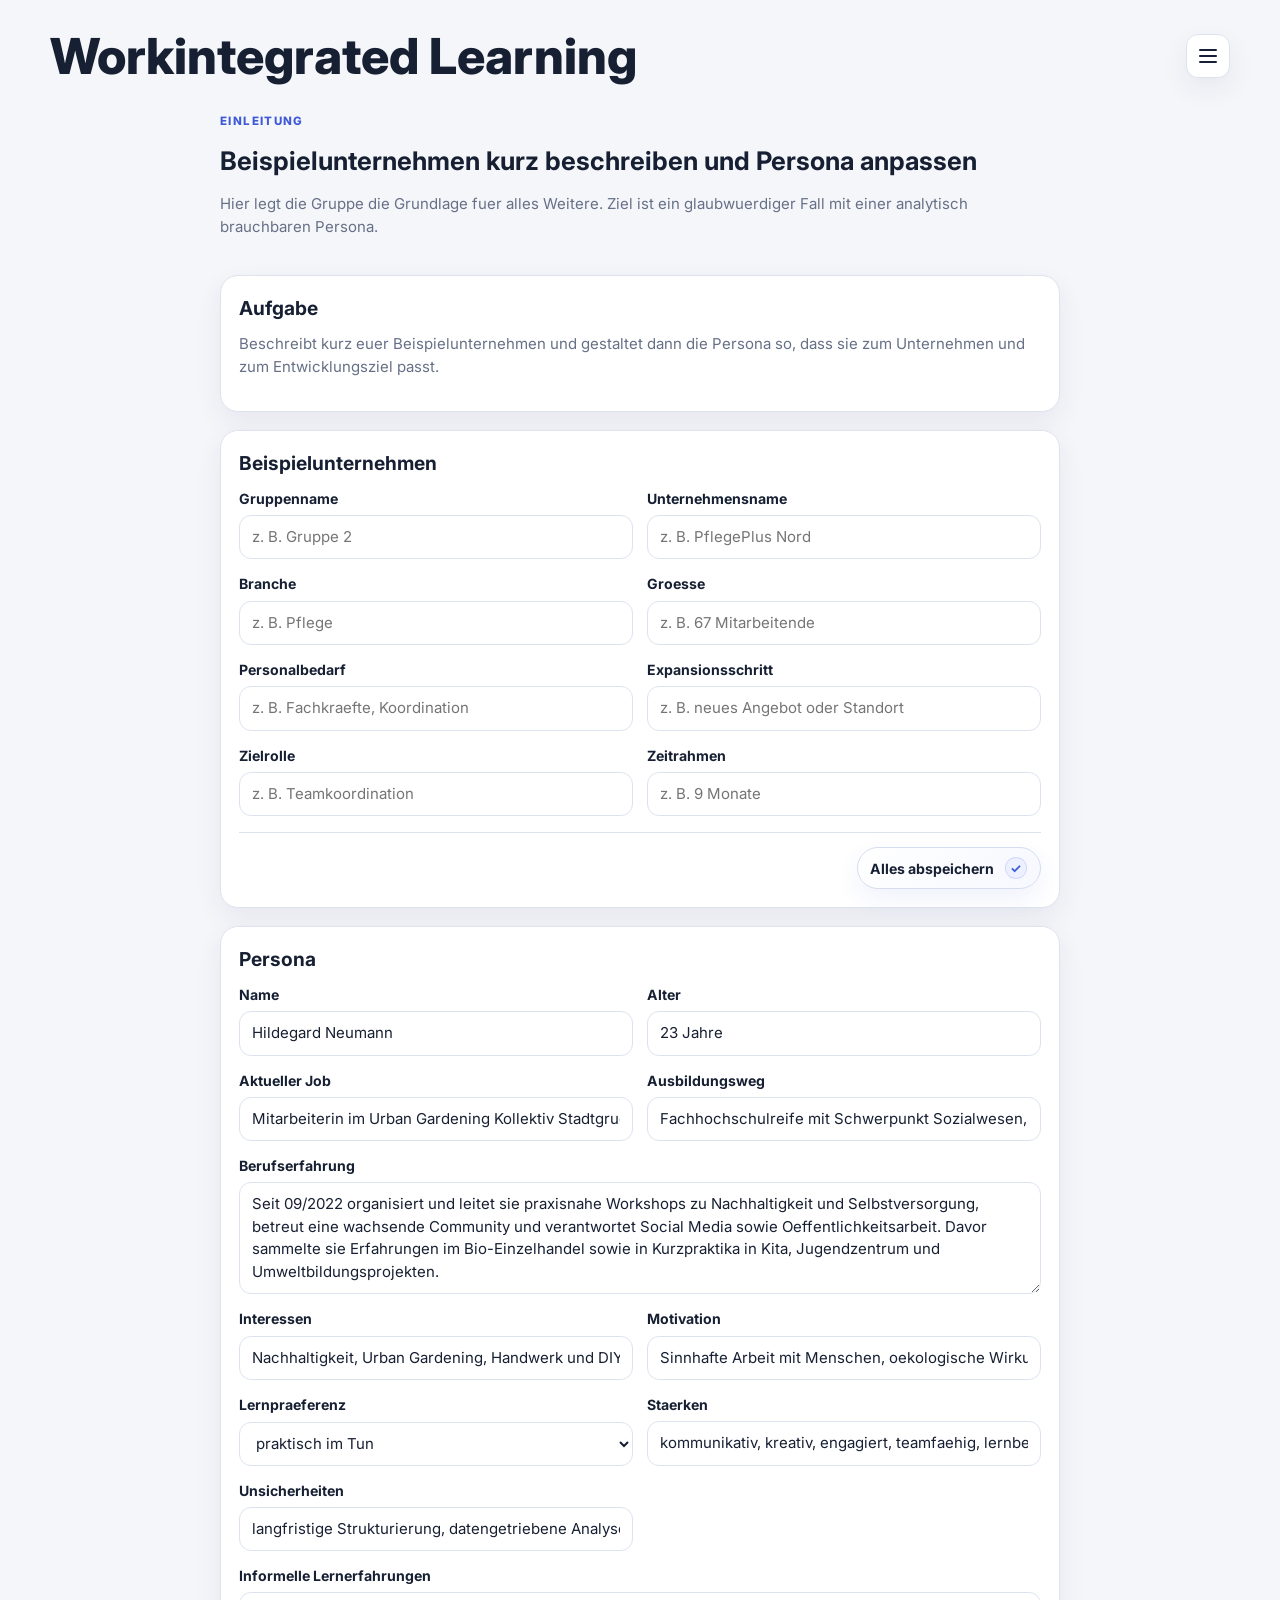
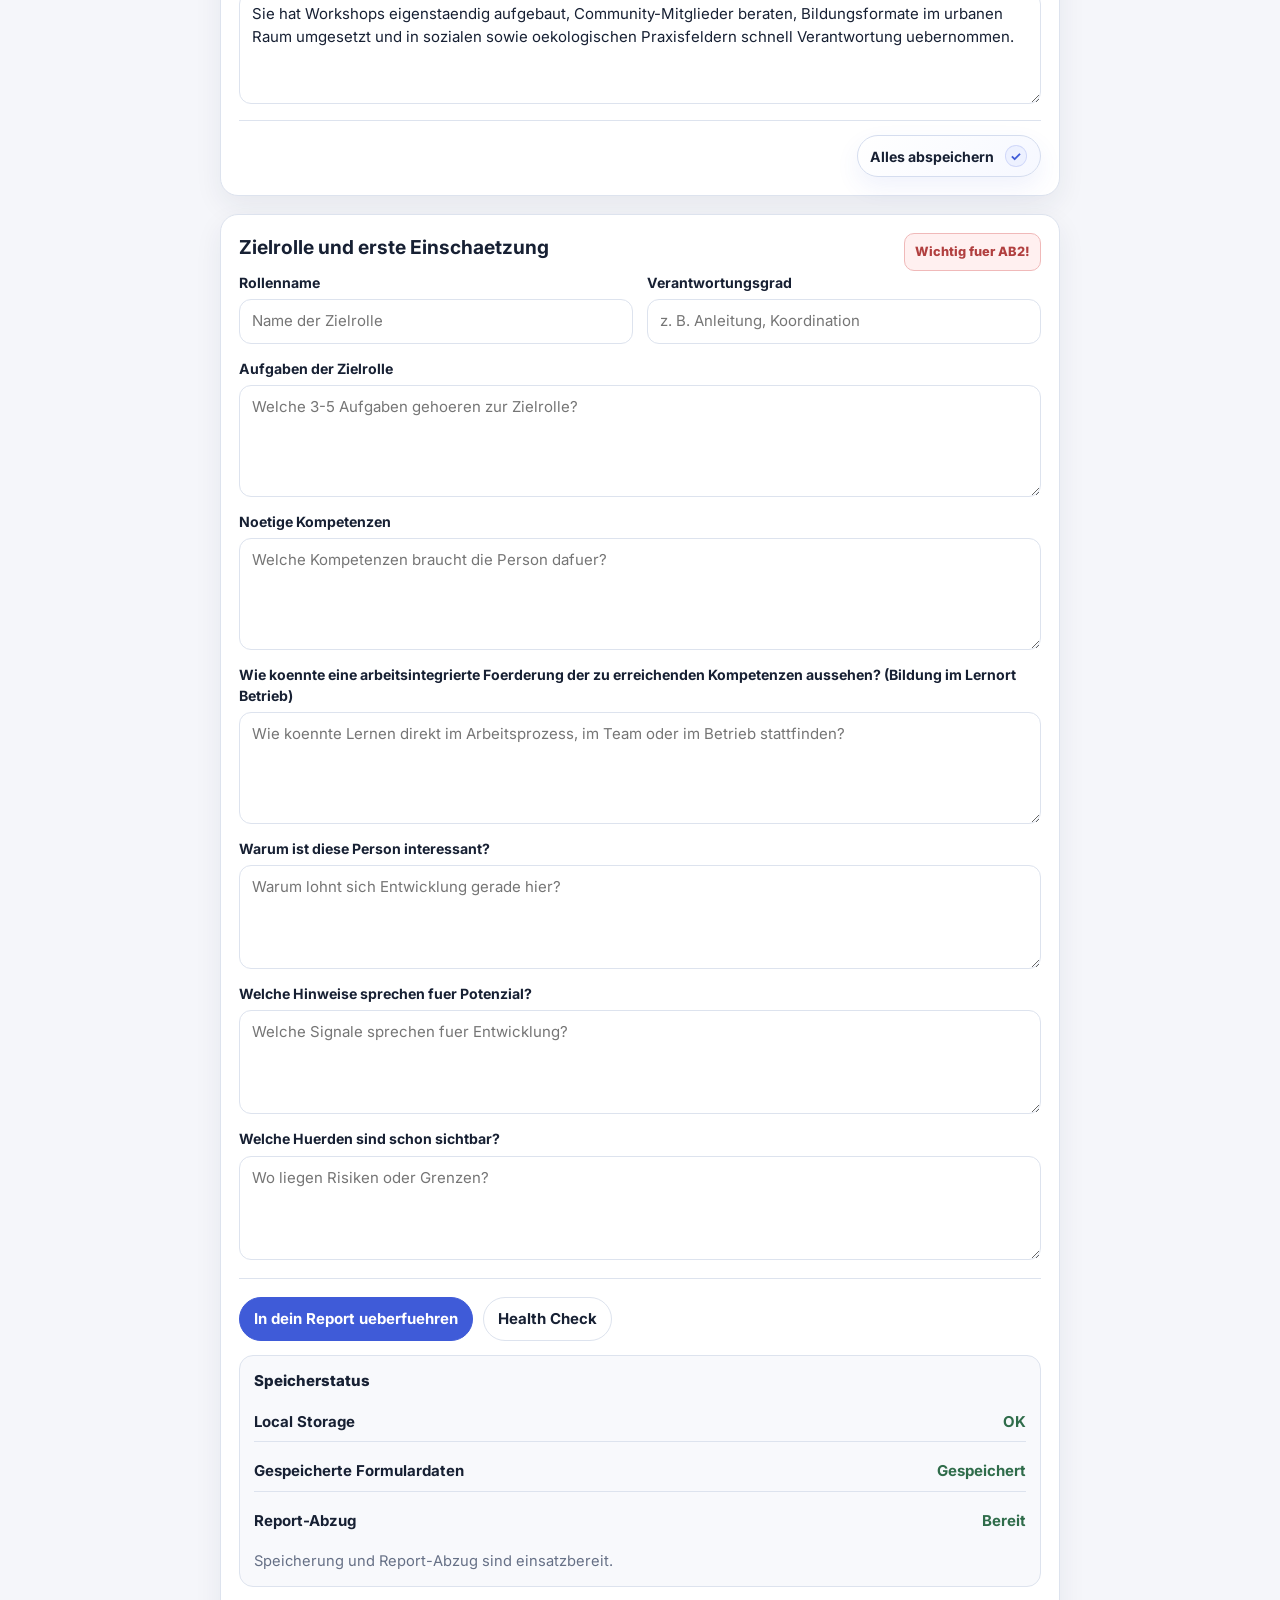
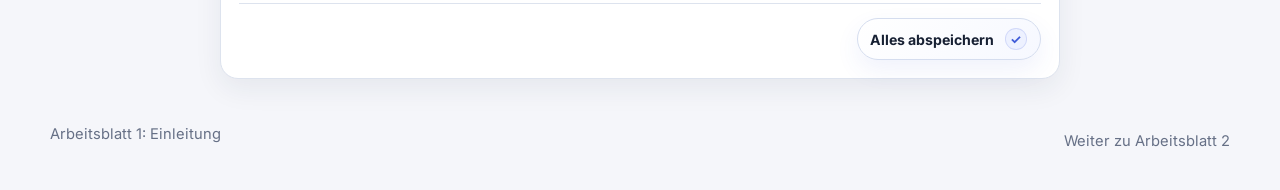
==== commit 15284524: "Add impressum page and update success labels" ====
--- a/arbeitsblatt-1.html
+++ b/arbeitsblatt-1.html
@@ -29,6 +29,7 @@
             <a href="arbeitsblatt-2.html">Arbeitsblatt 2</a>
             <a href="arbeitsblatt-3.html">Arbeitsblatt 3</a>
             <a href="report.html">Report sichten</a>
+            <a href="impressum.html">Impressum</a>
           </div>
         </div>
       </div>
@@ -51,14 +52,14 @@
       <article class="card">
         <h2>Beispielunternehmen</h2>
         <div class="form-grid">
-          <label class="field"><span>Gruppenname</span><input data-persist="meta_group" type="text" value="Gruppe Stadtgruen" placeholder="z. B. Gruppe 2"></label>
-          <label class="field"><span>Unternehmensname</span><input data-persist="meta_unternehmensname" type="text" value="Stadtgruen Bildung und Beteiligung" placeholder="z. B. PflegePlus Nord"></label>
-          <label class="field"><span>Branche</span><input data-persist="unternehmen_branche" type="text" value="Umweltbildung, Community-Arbeit und nachhaltige Stadtteilprojekte" placeholder="z. B. Pflege"></label>
-          <label class="field"><span>Groesse</span><input data-persist="unternehmen_groesse" type="text" value="25 Mitarbeitende und ehrenamtliche Projektteams" placeholder="z. B. 67 Mitarbeitende"></label>
-          <label class="field"><span>Personalbedarf</span><input data-persist="unternehmen_bedarf" type="text" value="Workshopleitung, Community-Begleitung und Projektkoordination" placeholder="z. B. Fachkraefte, Koordination"></label>
-          <label class="field"><span>Expansionsschritt</span><input data-persist="unternehmen_wachstum" type="text" value="Ausbau mobiler Umweltbildungsformate und ein weiterer Stadtteilstandort" placeholder="z. B. neues Angebot oder Standort"></label>
-          <label class="field"><span>Zielrolle</span><input data-persist="unternehmen_zielrolle" type="text" value="Junior-Projektkoordination fuer Umweltbildung und Community" placeholder="z. B. Teamkoordination"></label>
-          <label class="field"><span>Zeitrahmen</span><input data-persist="unternehmen_zeitraum" type="text" value="6 bis 9 Monate" placeholder="z. B. 9 Monate"></label>
+          <label class="field"><span>Gruppenname</span><input data-persist="meta_group" type="text" placeholder="z. B. Gruppe 2"></label>
+          <label class="field"><span>Unternehmensname</span><input data-persist="meta_unternehmensname" type="text" placeholder="z. B. PflegePlus Nord"></label>
+          <label class="field"><span>Branche</span><input data-persist="unternehmen_branche" type="text" placeholder="z. B. Pflege"></label>
+          <label class="field"><span>Groesse</span><input data-persist="unternehmen_groesse" type="text" placeholder="z. B. 67 Mitarbeitende"></label>
+          <label class="field"><span>Personalbedarf</span><input data-persist="unternehmen_bedarf" type="text" placeholder="z. B. Fachkraefte, Koordination"></label>
+          <label class="field"><span>Expansionsschritt</span><input data-persist="unternehmen_wachstum" type="text" placeholder="z. B. neues Angebot oder Standort"></label>
+          <label class="field"><span>Zielrolle</span><input data-persist="unternehmen_zielrolle" type="text" placeholder="z. B. Teamkoordination"></label>
+          <label class="field"><span>Zeitrahmen</span><input data-persist="unternehmen_zeitraum" type="text" placeholder="z. B. 9 Monate"></label>
         </div>
       </article>
 
@@ -85,14 +86,14 @@
           <span class="card-note card-note--alert">Wichtig fuer AB2!</span>
         </div>
         <div class="form-grid">
-          <label class="field"><span>Rollenname</span><input data-persist="zielrolle_name" type="text" value="Junior-Projektkoordination Umweltbildung und Community" placeholder="Name der Zielrolle"></label>
-          <label class="field"><span>Verantwortungsgrad</span><input data-persist="zielrolle_verantwortung" type="text" value="Teilprojektleitung, Workshopkoordination und Community-Kommunikation" placeholder="z. B. Anleitung, Koordination"></label>
-          <label class="field field--wide"><span>Aufgaben der Zielrolle</span><textarea data-persist="zielrolle_aufgaben" rows="4" placeholder="Welche 3-5 Aufgaben gehoeren zur Zielrolle?">Bildungsworkshops planen und moderieren, freiwillige Teams und Teilnehmende koordinieren, Social-Media-Kommunikation begleiten, Rueckmeldungen aus Projekten aufbereiten und kleinere Stadtteilformate eigenstaendig organisieren.</textarea></label>
-          <label class="field field--wide"><span>Noetige Kompetenzen</span><textarea data-persist="zielrolle_kompetenzen" rows="4" placeholder="Welche Kompetenzen braucht die Person dafuer?">Projektplanung, klare Priorisierung, Moderation von Gruppen, adressatengerechte Kommunikation, digitale Content-Erstellung und ein sicherer Umgang mit Kooperationen im Stadtteil.</textarea></label>
-          <label class="field field--wide"><span>Wie koennte eine arbeitsintegrierte Foerderung der zu erreichenden Kompetenzen aussehen? (Bildung im Lernort Betrieb)</span><textarea data-persist="zielrolle_foerderung" rows="4" placeholder="Wie koennte Lernen direkt im Arbeitsprozess, im Team oder im Betrieb stattfinden?">Sie uebernimmt zunaechst die Co-Leitung realer Workshops, plant einzelne Formate mit einer erfahrenen Projektleitung, reflektiert Community-Faelle im Team und bekommt feste Lernfenster fuer Wochenplanung, Moderation und digitale Nachbereitung.</textarea></label>
-          <label class="field field--wide"><span>Warum ist diese Person interessant?</span><textarea data-persist="einschaetzung_relevant" rows="3" placeholder="Warum lohnt sich Entwicklung gerade hier?">Die Person verbindet soziale Anschlussfaehigkeit, praktische Bildungserfahrung und glaubwuerdige Motivation fuer Nachhaltigkeit mit direktem Bezug zum Aufgabenfeld.</textarea></label>
-          <label class="field field--wide"><span>Welche Hinweise sprechen fuer Potenzial?</span><textarea data-persist="einschaetzung_potenzial" rows="3" placeholder="Welche Signale sprechen fuer Entwicklung?">Sie hat bereits eigenstaendig Workshops durchgefuehrt, Communitys betreut, soziale Praxiserfahrungen gesammelt und zeigt hohe Lernbereitschaft sowie Kommunikationsstaerke.</textarea></label>
-          <label class="field field--wide"><span>Welche Huerden sind schon sichtbar?</span><textarea data-persist="einschaetzung_huerden" rows="3" placeholder="Wo liegen Risiken oder Grenzen?">Herausfordernd sind laengerfristige Strukturierung, komplexe Planungsprozesse und Situationen mit wenig Gestaltungsspielraum in stark hierarchischen Strukturen.</textarea></label>
+          <label class="field"><span>Rollenname</span><input data-persist="zielrolle_name" type="text" placeholder="Name der Zielrolle"></label>
+          <label class="field"><span>Verantwortungsgrad</span><input data-persist="zielrolle_verantwortung" type="text" placeholder="z. B. Anleitung, Koordination"></label>
+          <label class="field field--wide"><span>Aufgaben der Zielrolle</span><textarea data-persist="zielrolle_aufgaben" rows="4" placeholder="Welche 3-5 Aufgaben gehoeren zur Zielrolle?"></textarea></label>
+          <label class="field field--wide"><span>Noetige Kompetenzen</span><textarea data-persist="zielrolle_kompetenzen" rows="4" placeholder="Welche Kompetenzen braucht die Person dafuer?"></textarea></label>
+          <label class="field field--wide"><span>Wie koennte eine arbeitsintegrierte Foerderung der zu erreichenden Kompetenzen aussehen? (Bildung im Lernort Betrieb)</span><textarea data-persist="zielrolle_foerderung" rows="4" placeholder="Wie koennte Lernen direkt im Arbeitsprozess, im Team oder im Betrieb stattfinden?"></textarea></label>
+          <label class="field field--wide"><span>Warum ist diese Person interessant?</span><textarea data-persist="einschaetzung_relevant" rows="3" placeholder="Warum lohnt sich Entwicklung gerade hier?"></textarea></label>
+          <label class="field field--wide"><span>Welche Hinweise sprechen fuer Potenzial?</span><textarea data-persist="einschaetzung_potenzial" rows="3" placeholder="Welche Signale sprechen fuer Entwicklung?"></textarea></label>
+          <label class="field field--wide"><span>Welche Huerden sind schon sichtbar?</span><textarea data-persist="einschaetzung_huerden" rows="3" placeholder="Wo liegen Risiken oder Grenzen?"></textarea></label>
         </div>
         <div class="storage-tools">
           <div class="page-actions">
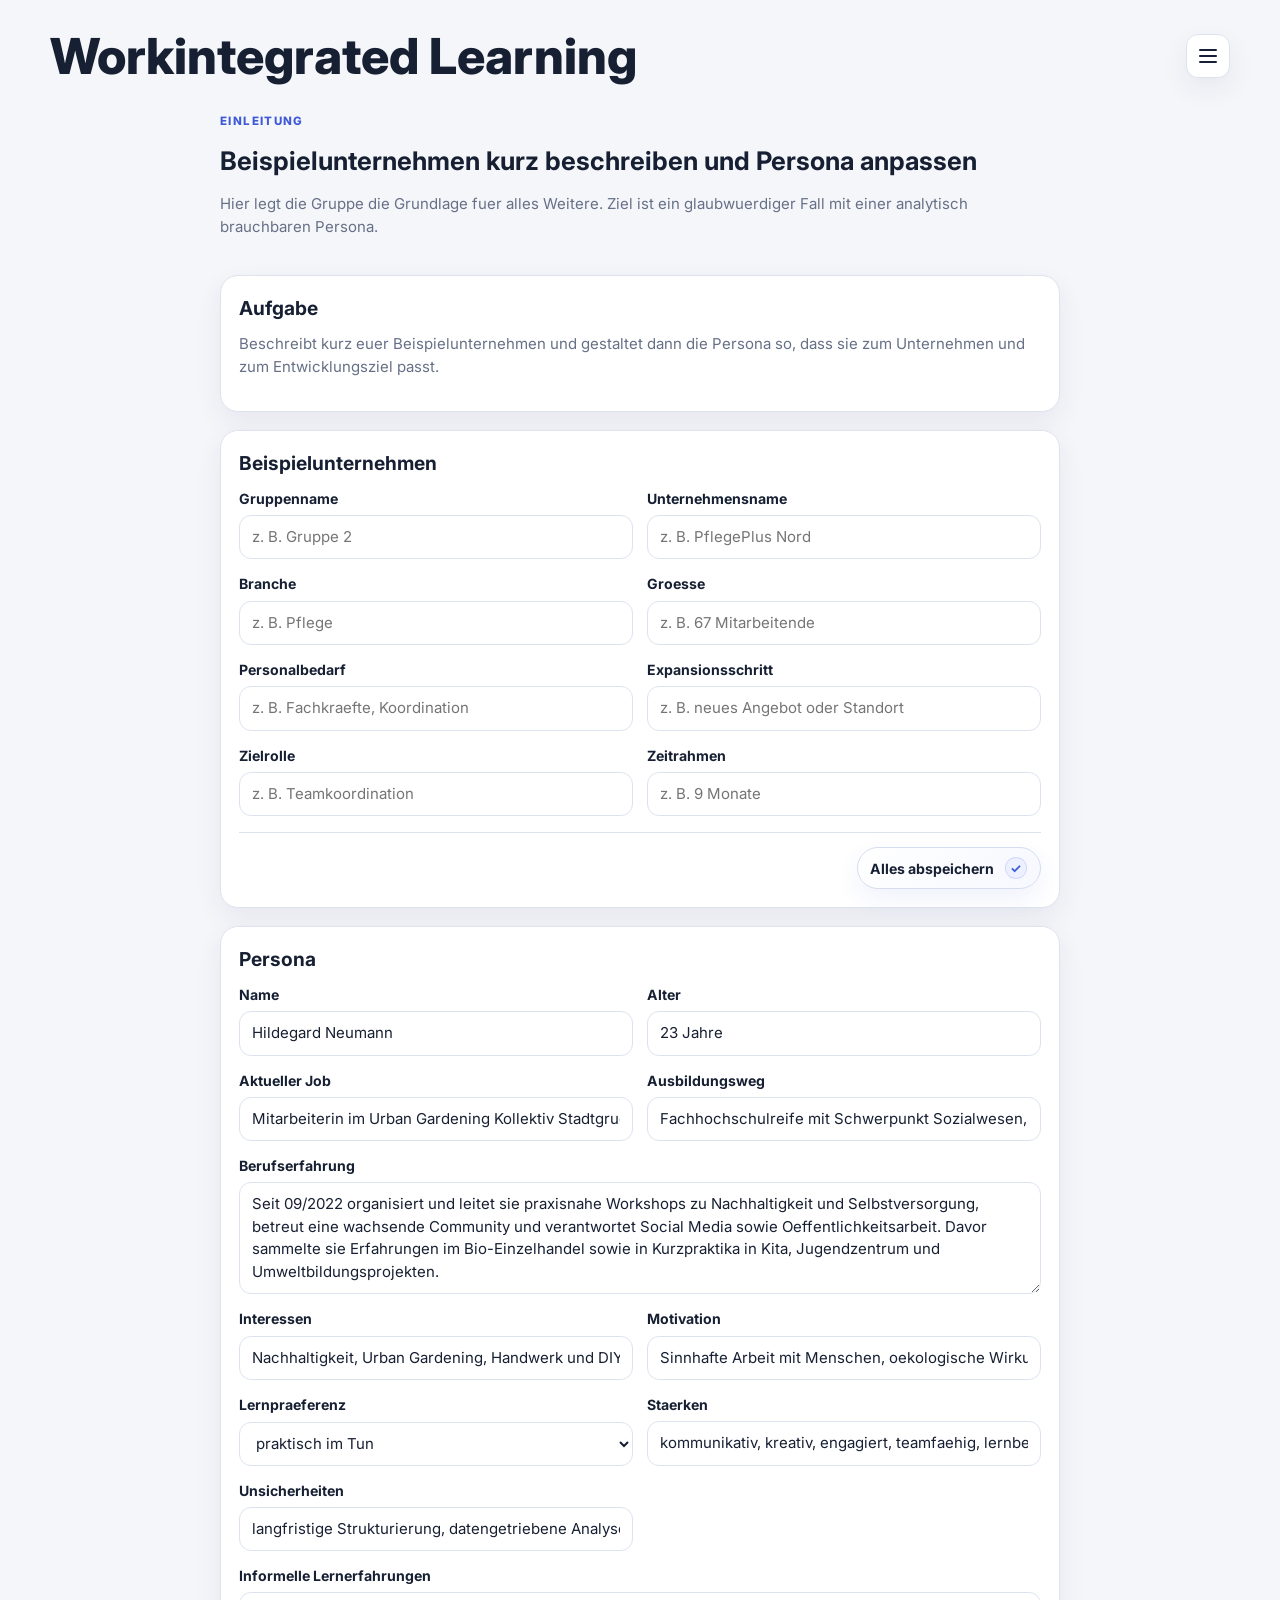
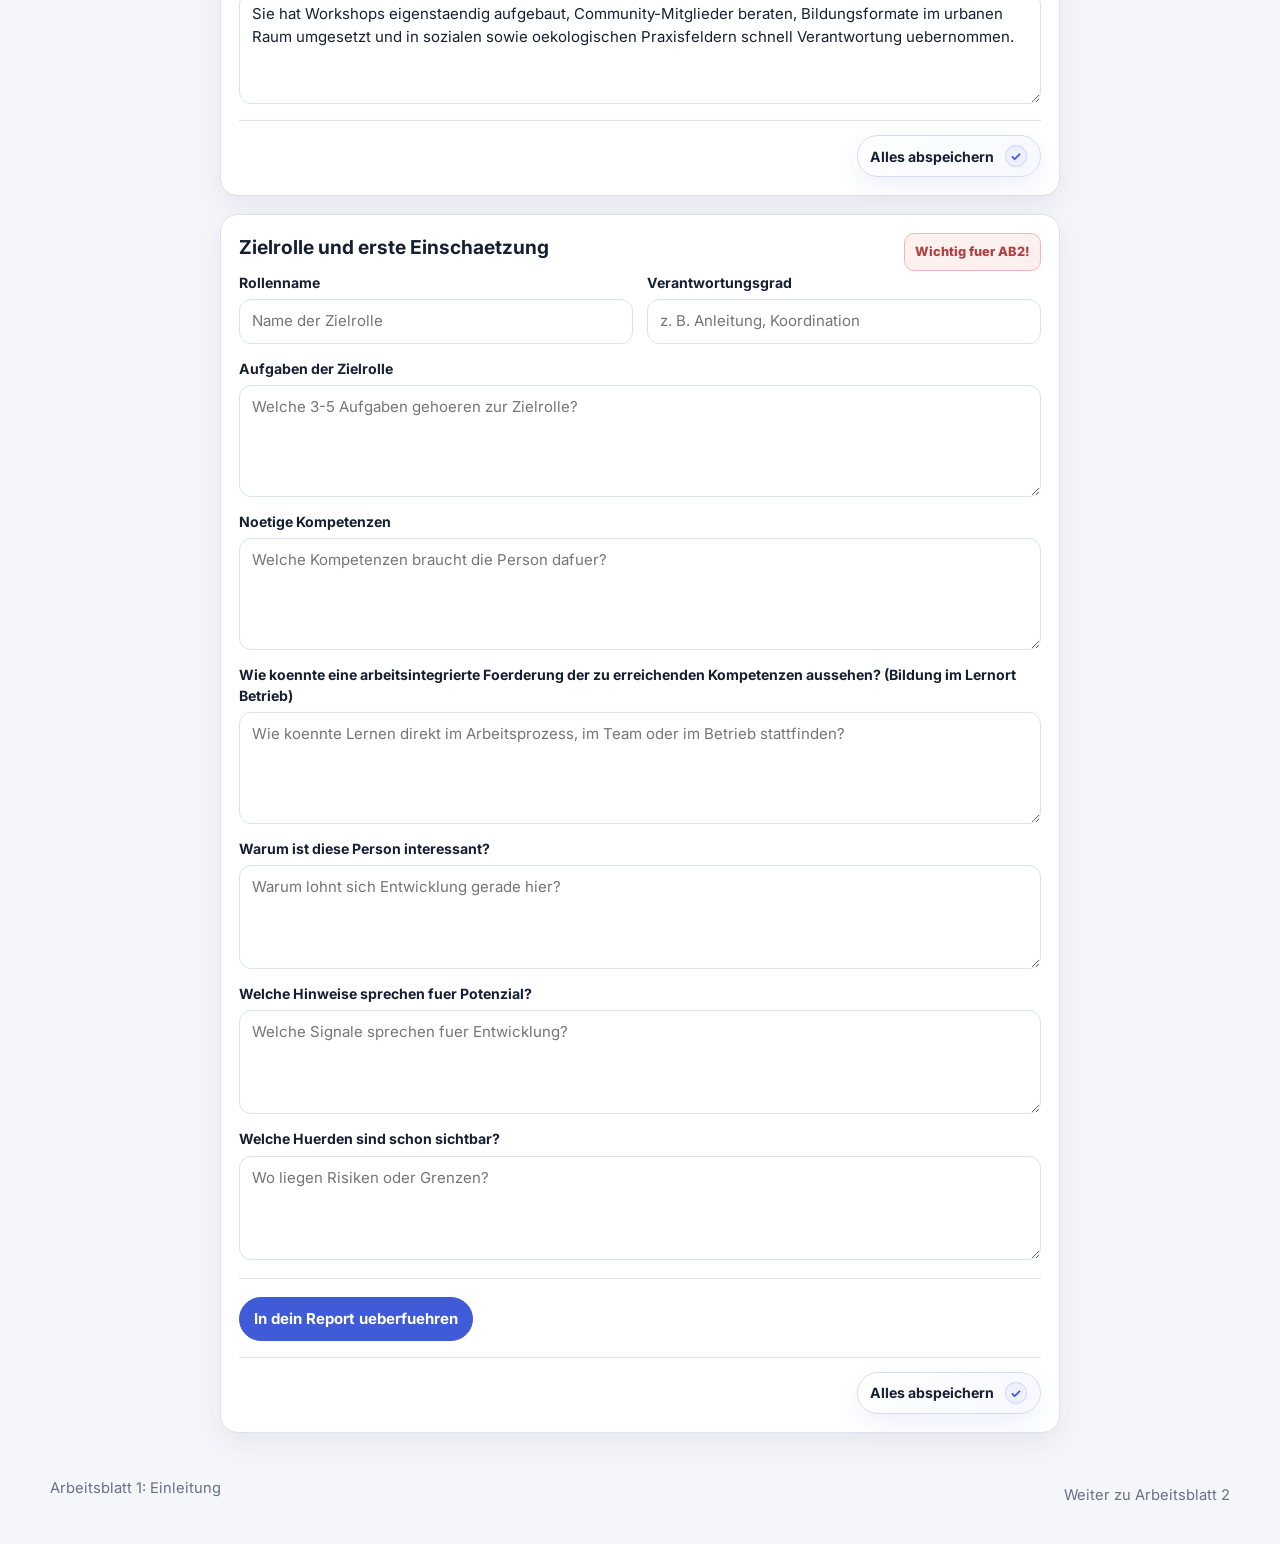
==== commit 01288380: "Move storage status from AB1 to report page" ====
--- a/arbeitsblatt-1.html
+++ b/arbeitsblatt-1.html
@@ -13,7 +13,7 @@
   <header class="site-header">
     <div class="topbar">
       <div class="brand">
-        <div class="brand__title">Workintegrated Learning</div>
+        <a class="brand__title" href="index.html">Workintegrated Learning</a>
       </div>
       <button class="burger" id="burgerButton" aria-label="Menue oeffnen">
         <span></span><span></span><span></span>
@@ -98,23 +98,6 @@
         <div class="storage-tools">
           <div class="page-actions">
             <button class="button button--primary" data-action="save-workbook">In dein Report ueberfuehren</button>
-            <button class="button button--ghost" data-action="run-storage-check">Health Check</button>
-          </div>
-          <div class="health-check" id="storageHealthResult">
-            <p class="health-check__title">Speicherstatus</p>
-            <div class="health-check__item">
-              <strong>Local Storage</strong>
-              <span data-health="storage">Noch nicht geprueft</span>
-            </div>
-            <div class="health-check__item">
-              <strong>Gespeicherte Formulardaten</strong>
-              <span data-health="workbook">Noch nicht geprueft</span>
-            </div>
-            <div class="health-check__item">
-              <strong>Report-Abzug</strong>
-              <span data-health="report">Noch nicht geprueft</span>
-            </div>
-            <p class="health-check__hint" data-health-summary>Bitte speichern oder den Health Check starten.</p>
           </div>
         </div>
       </article>
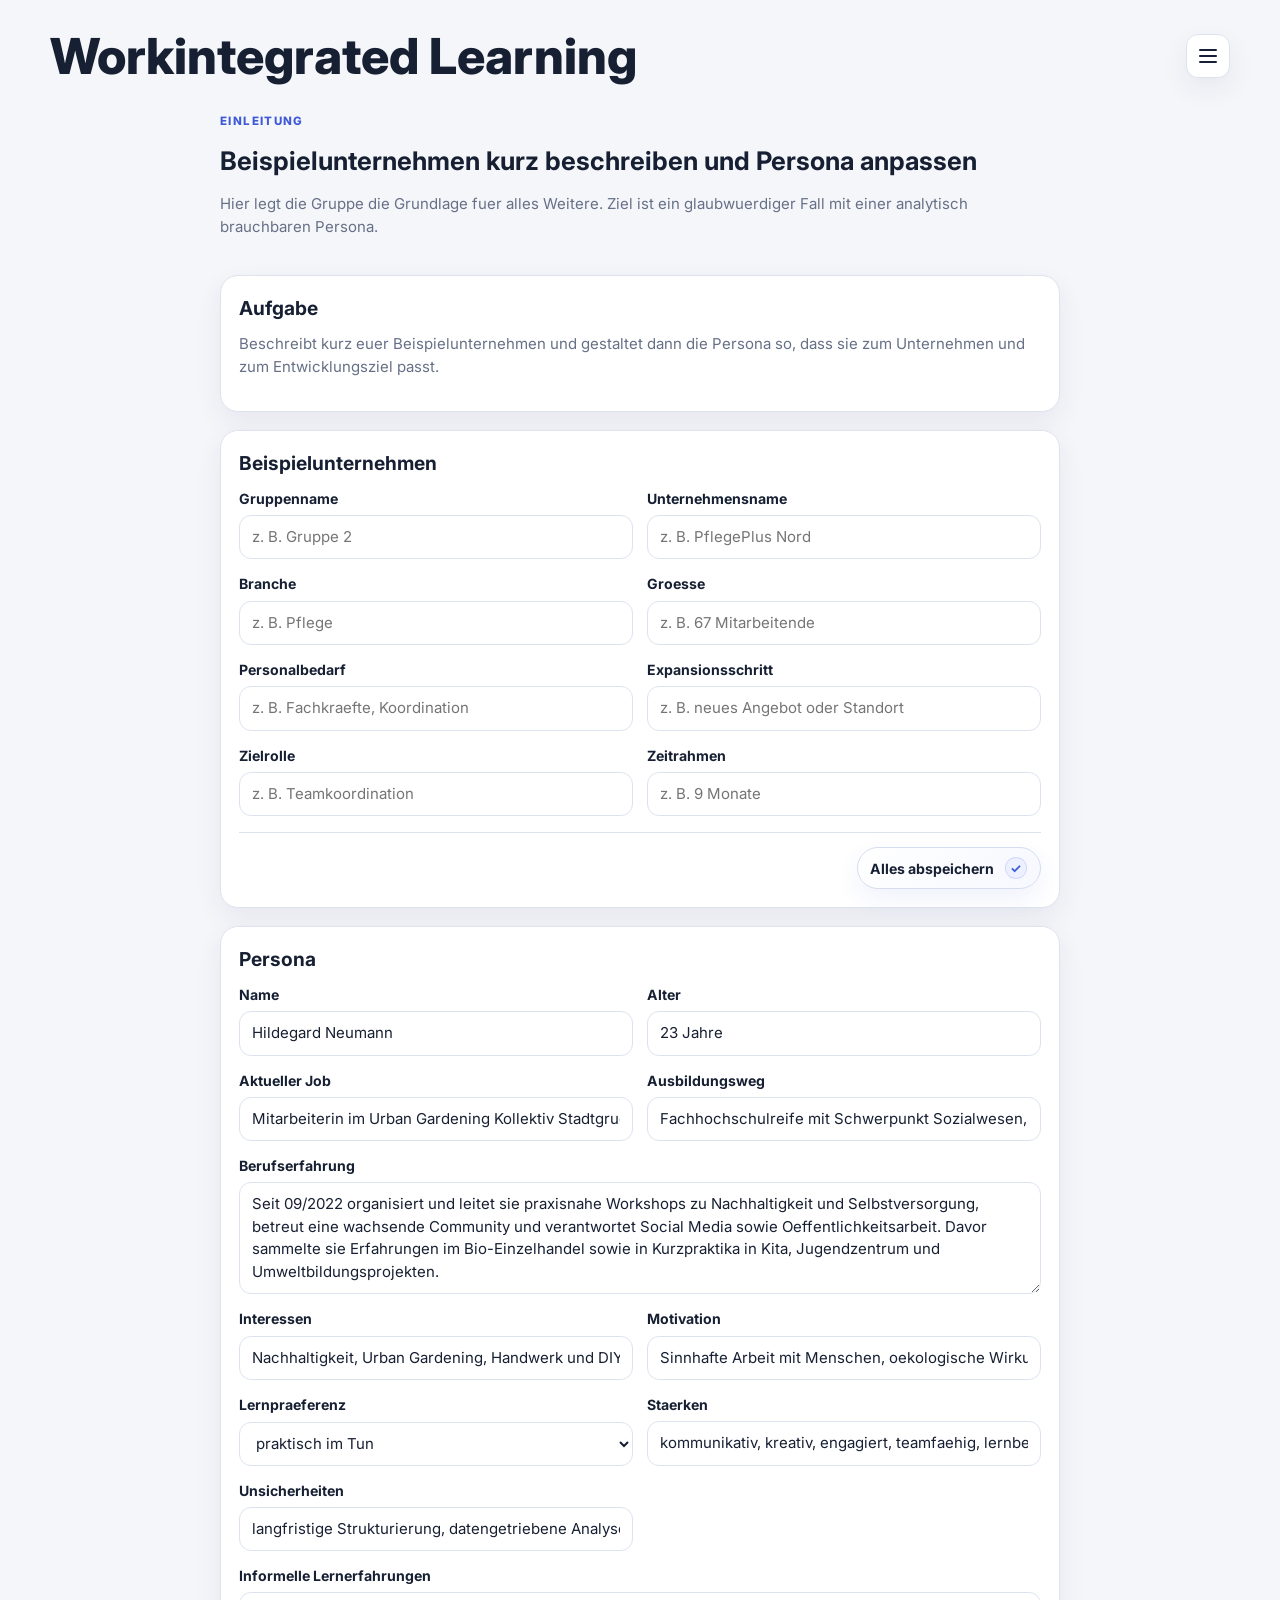
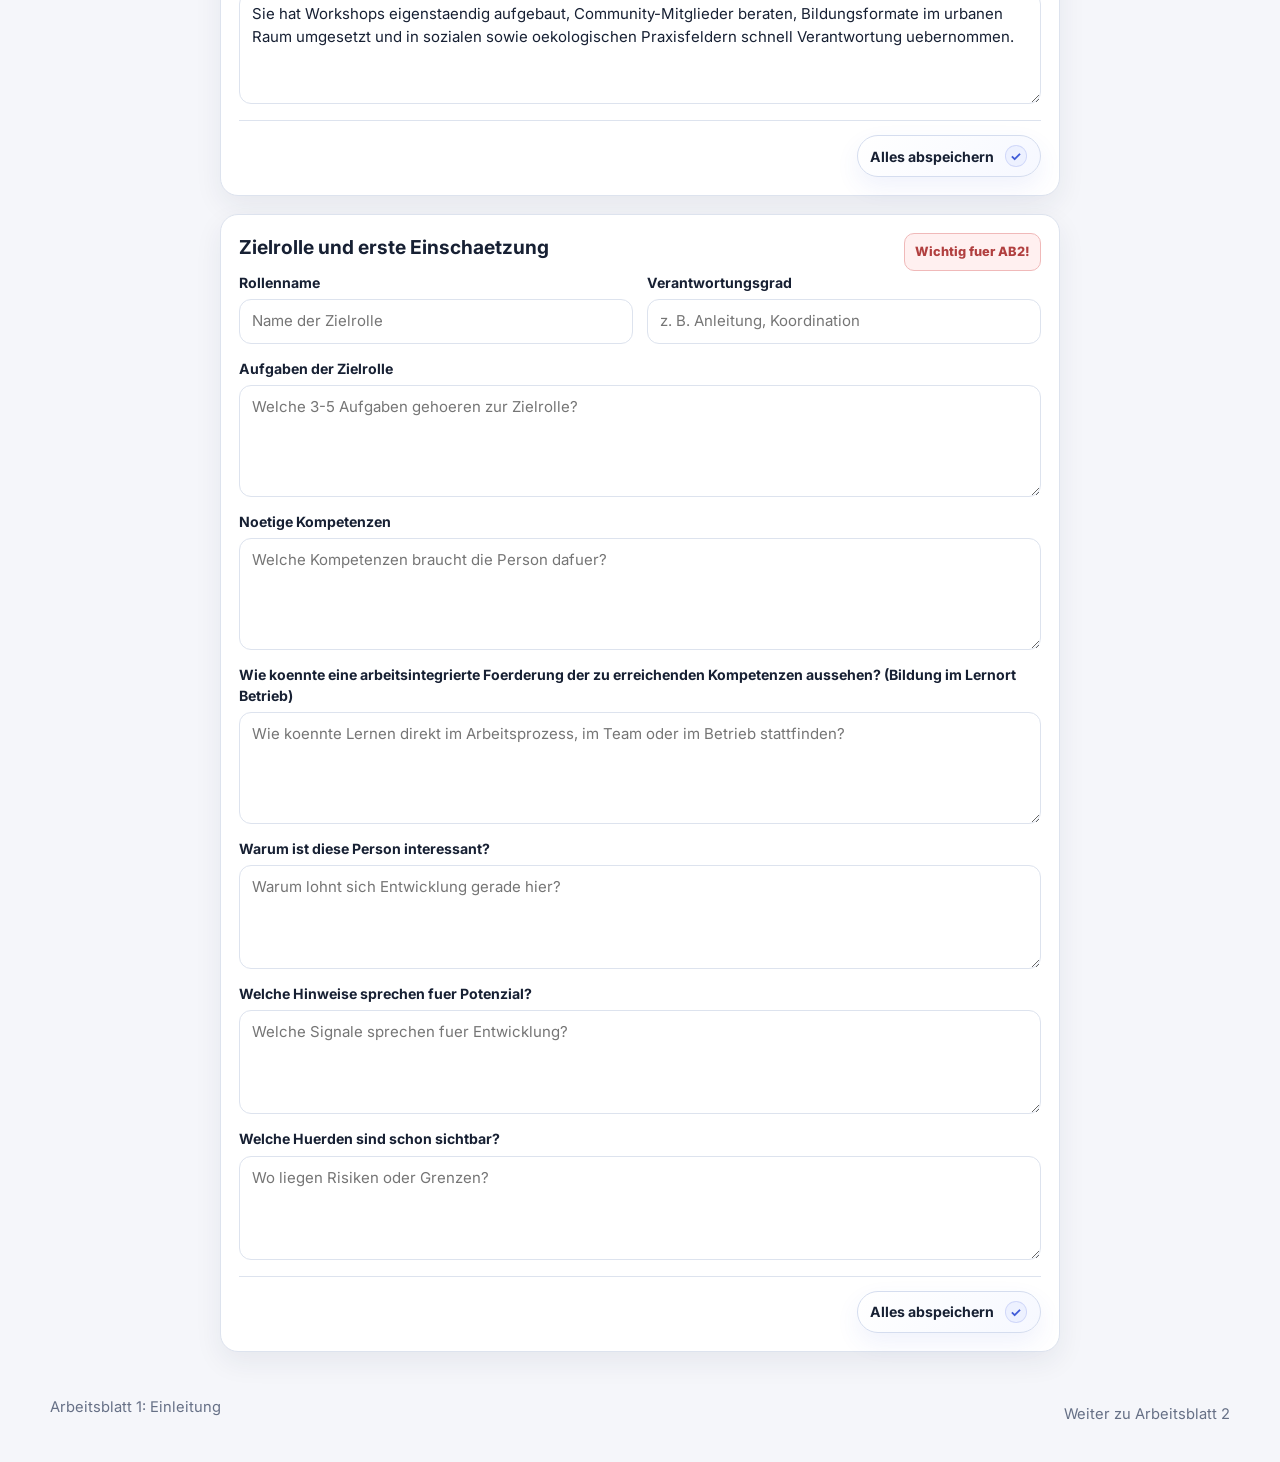
==== commit 88d933b5: "Remove redundant report button from AB1" ====
--- a/arbeitsblatt-1.html
+++ b/arbeitsblatt-1.html
@@ -95,11 +95,6 @@
           <label class="field field--wide"><span>Welche Hinweise sprechen fuer Potenzial?</span><textarea data-persist="einschaetzung_potenzial" rows="3" placeholder="Welche Signale sprechen fuer Entwicklung?"></textarea></label>
           <label class="field field--wide"><span>Welche Huerden sind schon sichtbar?</span><textarea data-persist="einschaetzung_huerden" rows="3" placeholder="Wo liegen Risiken oder Grenzen?"></textarea></label>
         </div>
-        <div class="storage-tools">
-          <div class="page-actions">
-            <button class="button button--primary" data-action="save-workbook">In dein Report ueberfuehren</button>
-          </div>
-        </div>
       </article>
     </section>
   </main>
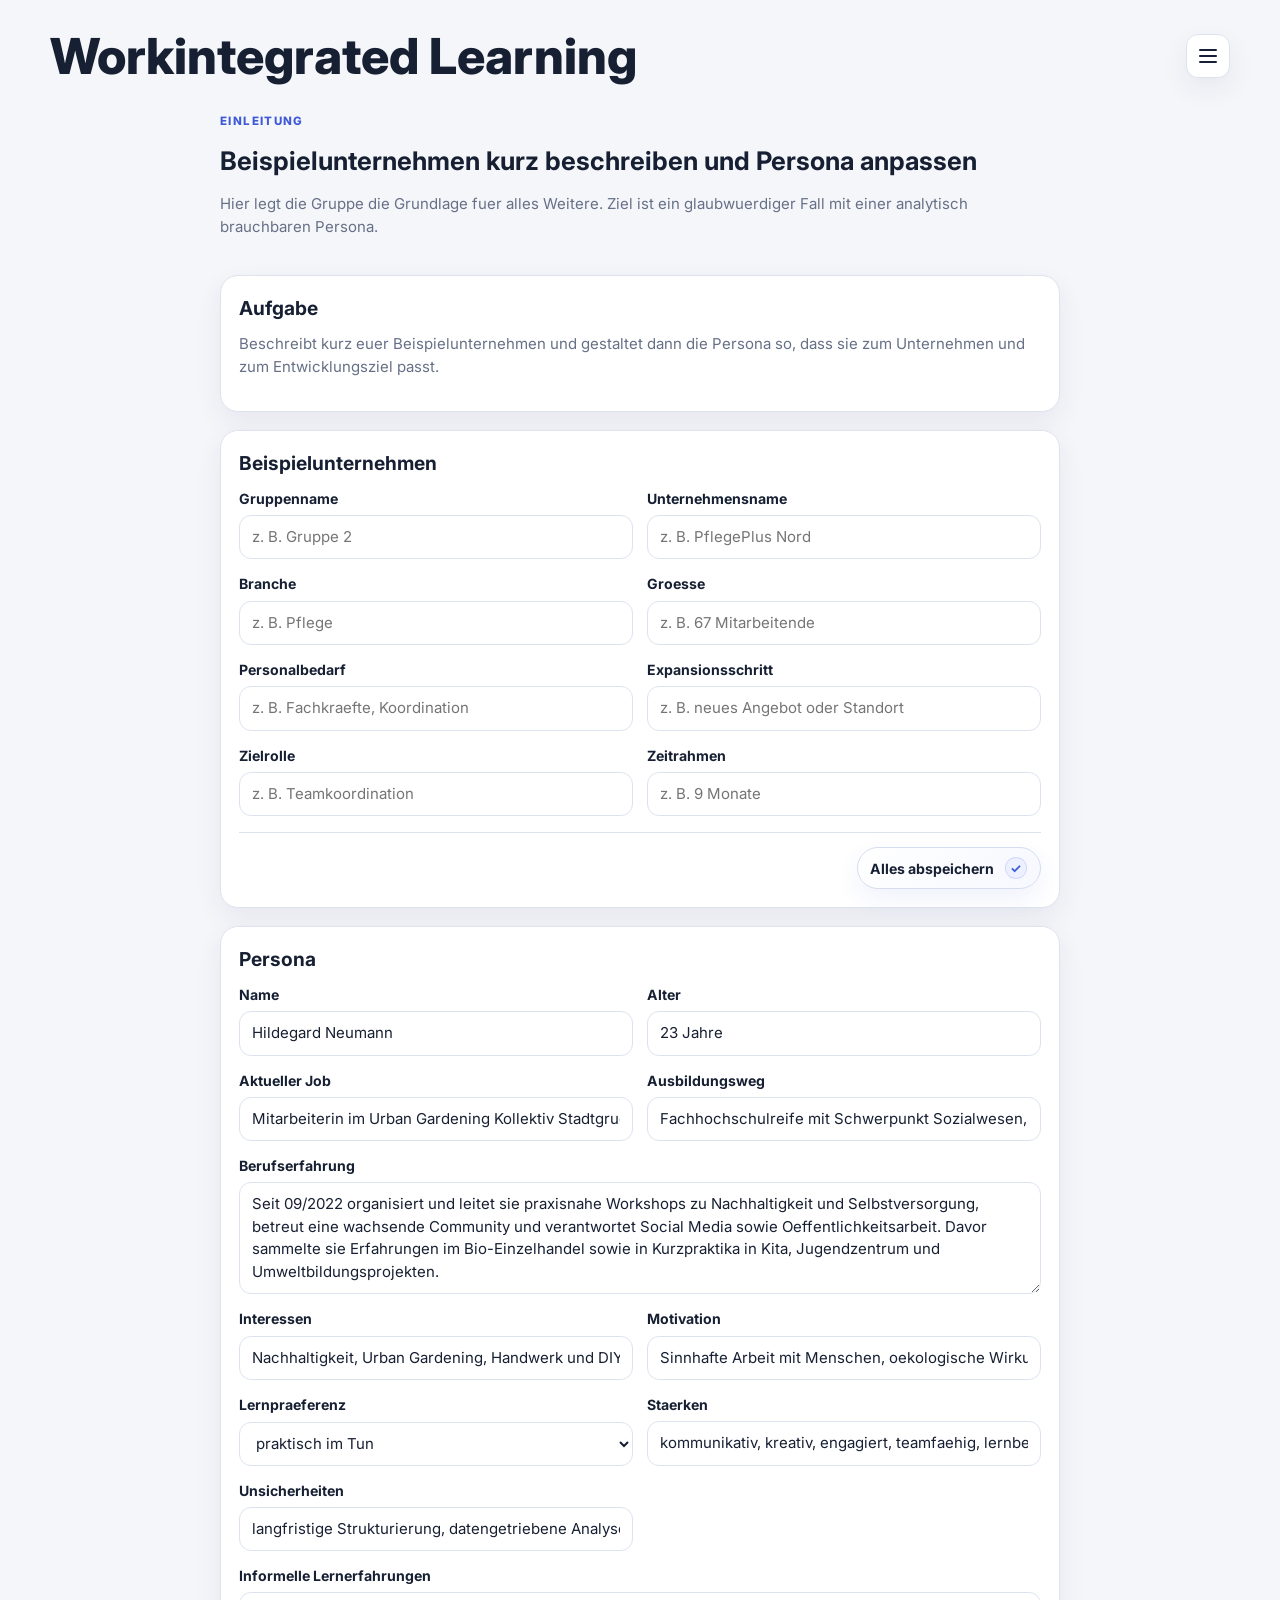
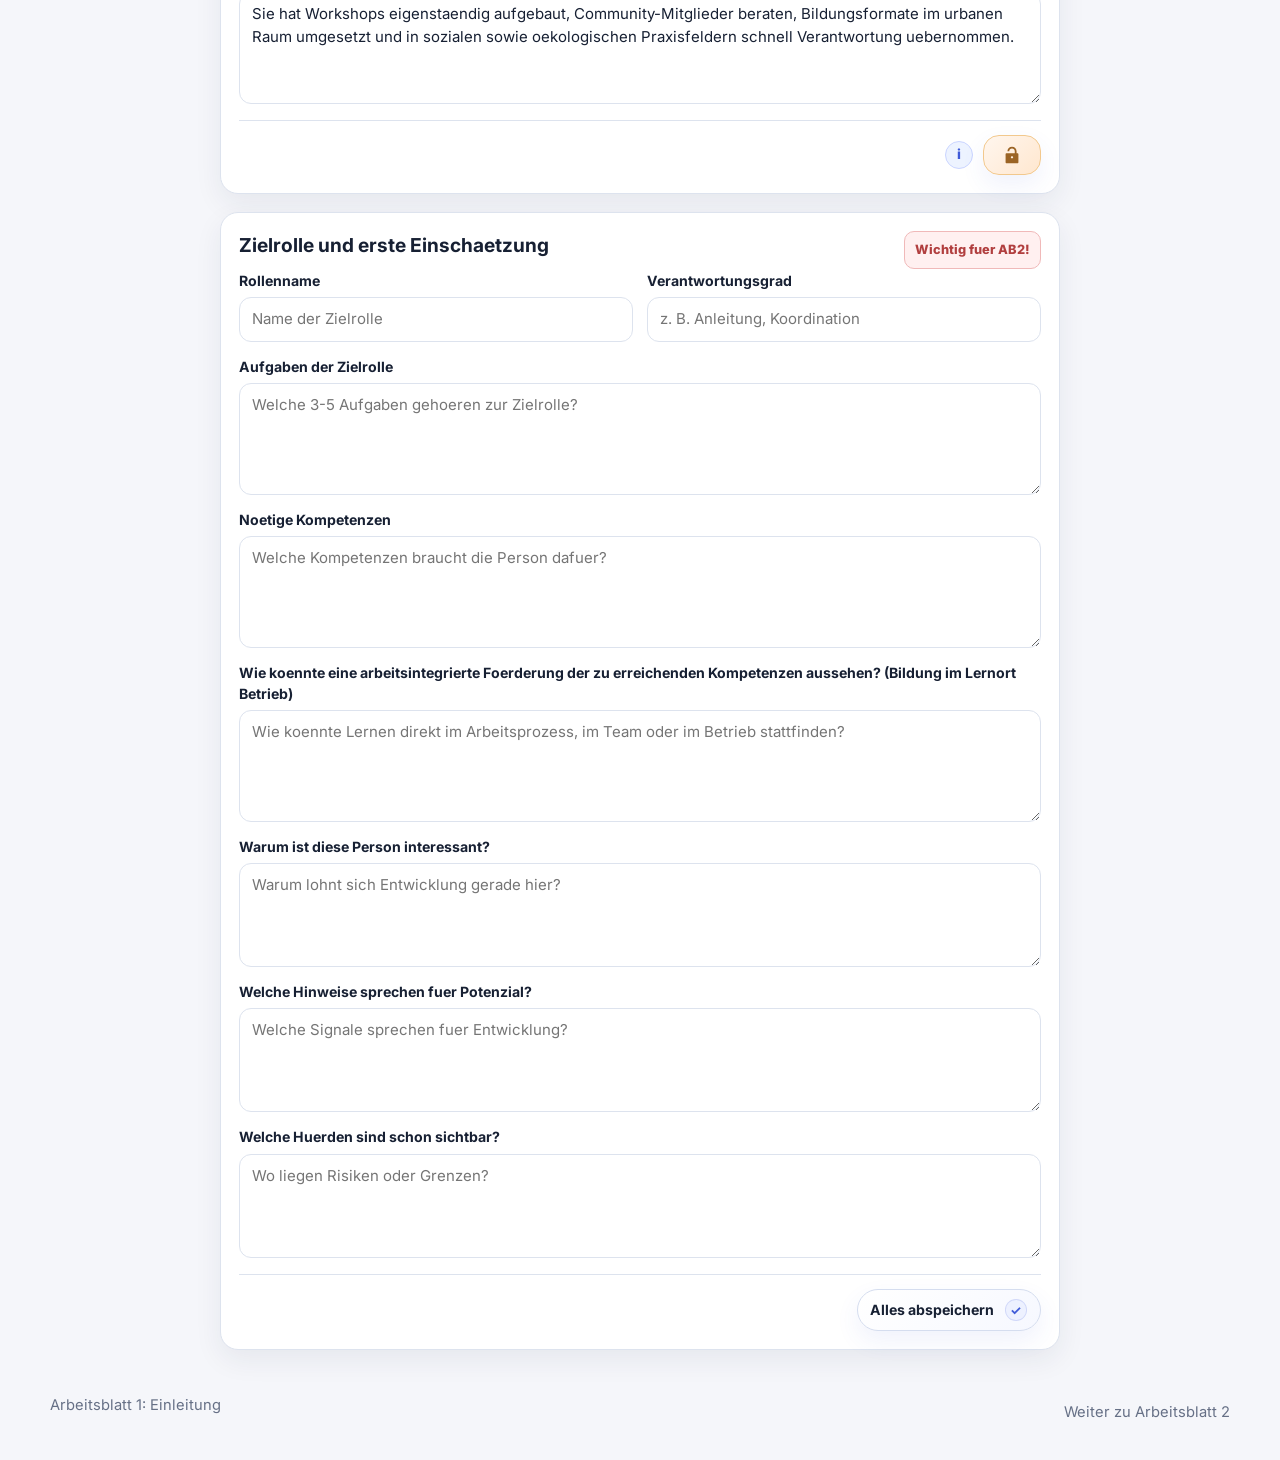
==== commit 797092ce: "Add worksheet back link and persona lock hint" ====
--- a/arbeitsblatt-1.html
+++ b/arbeitsblatt-1.html
@@ -63,7 +63,7 @@
         </div>
       </article>
 
-      <article class="card">
+      <article class="card" data-section-save-variant="lock" data-section-save-hint="Die Persona ist prinzipiell aus den Dokumenten vorgegeben. Zur spezifischen Anpassung an euren Unternehmensvorraussetzungen koennt Ihr allerdings anpassungen vornehmen.">
         <h2>Persona</h2>
         <div class="form-grid">
           <label class="field"><span>Name</span><input data-persist="persona_name" type="text" value="Hildegard Neumann" placeholder="Name der Persona"></label>
--- a/styles.css
+++ b/styles.css
@@ -586,6 +586,70 @@
 
 .button--section-save.is-figma-release {
   animation: releasePop 0.58s cubic-bezier(0.2, 0.8, 0.2, 1);
+}
+
+.button--section-lock {
+  min-width: 58px;
+  width: 58px;
+  padding: 9px;
+  border-radius: 16px;
+  background: linear-gradient(135deg, #eef6ff 0%, #dce9ff 100%);
+  border-color: #bfd3ff;
+}
+
+.button--section-lock .button__lock {
+  position: relative;
+  z-index: 1;
+  display: inline-flex;
+  align-items: center;
+  justify-content: center;
+  width: 22px;
+  height: 22px;
+  transition: opacity 0.24s ease, transform 0.28s cubic-bezier(0.2, 0.8, 0.2, 1);
+}
+
+.button--section-lock .button__lock svg {
+  width: 22px;
+  height: 22px;
+  fill: currentColor;
+}
+
+.button--section-lock .button__lock--open {
+  position: absolute;
+  opacity: 0;
+  transform: scale(0.82) rotate(-12deg);
+}
+
+.button--section-lock .button__lock--closed {
+  opacity: 1;
+  transform: scale(1);
+}
+
+.button--section-lock .button__label,
+.button--section-lock .button__check {
+  display: none;
+}
+
+.button--section-lock.button--section-saved {
+  background: linear-gradient(135deg, #eefbf3 0%, #dff6e7 100%);
+  border-color: #9fd1ae;
+  color: #2f6c4a;
+}
+
+.button--section-lock.is-unlocked {
+  background: linear-gradient(135deg, #fff6ee 0%, #ffe7cf 100%);
+  border-color: #f2c88d;
+  color: #9b6425;
+}
+
+.button--section-lock.is-unlocked .button__lock--closed {
+  opacity: 0;
+  transform: scale(0.82) rotate(10deg);
+}
+
+.button--section-lock.is-unlocked .button__lock--open {
+  opacity: 1;
+  transform: scale(1) rotate(0deg);
 }
 
 .button--small {
@@ -969,6 +1033,50 @@
   transform: translateY(0);
 }
 
+.inline-tooltip {
+  position: relative;
+  display: inline-flex;
+  align-items: center;
+  justify-content: center;
+  width: 28px;
+  height: 28px;
+  border-radius: 999px;
+  background: #edf3ff;
+  border: 1px solid #cad5ff;
+  color: var(--primary);
+  font-size: 0.86rem;
+  font-weight: 800;
+  line-height: 1;
+  flex-shrink: 0;
+}
+
+.inline-tooltip::after {
+  content: attr(data-tooltip);
+  position: absolute;
+  bottom: calc(100% + 12px);
+  left: 0;
+  width: 280px;
+  padding: 10px 12px;
+  border-radius: 12px;
+  background: #1f2a44;
+  color: #fff;
+  font-size: 0.8rem;
+  font-weight: 500;
+  line-height: 1.45;
+  box-shadow: 0 10px 28px rgba(17, 24, 39, 0.18);
+  opacity: 0;
+  pointer-events: none;
+  transform: translateY(4px);
+  transition: opacity 0.18s ease, transform 0.18s ease;
+  z-index: 3;
+}
+
+.inline-tooltip:hover::after,
+.inline-tooltip:focus-visible::after {
+  opacity: 1;
+  transform: translateY(0);
+}
+
 .measure-card__content {
   display: grid;
   gap: 12px;
@@ -1101,6 +1209,8 @@
 .section-save-row {
   display: flex;
   justify-content: flex-end;
+  align-items: center;
+  gap: 10px;
   margin-top: 16px;
   padding-top: 14px;
   border-top: 1px solid var(--line);
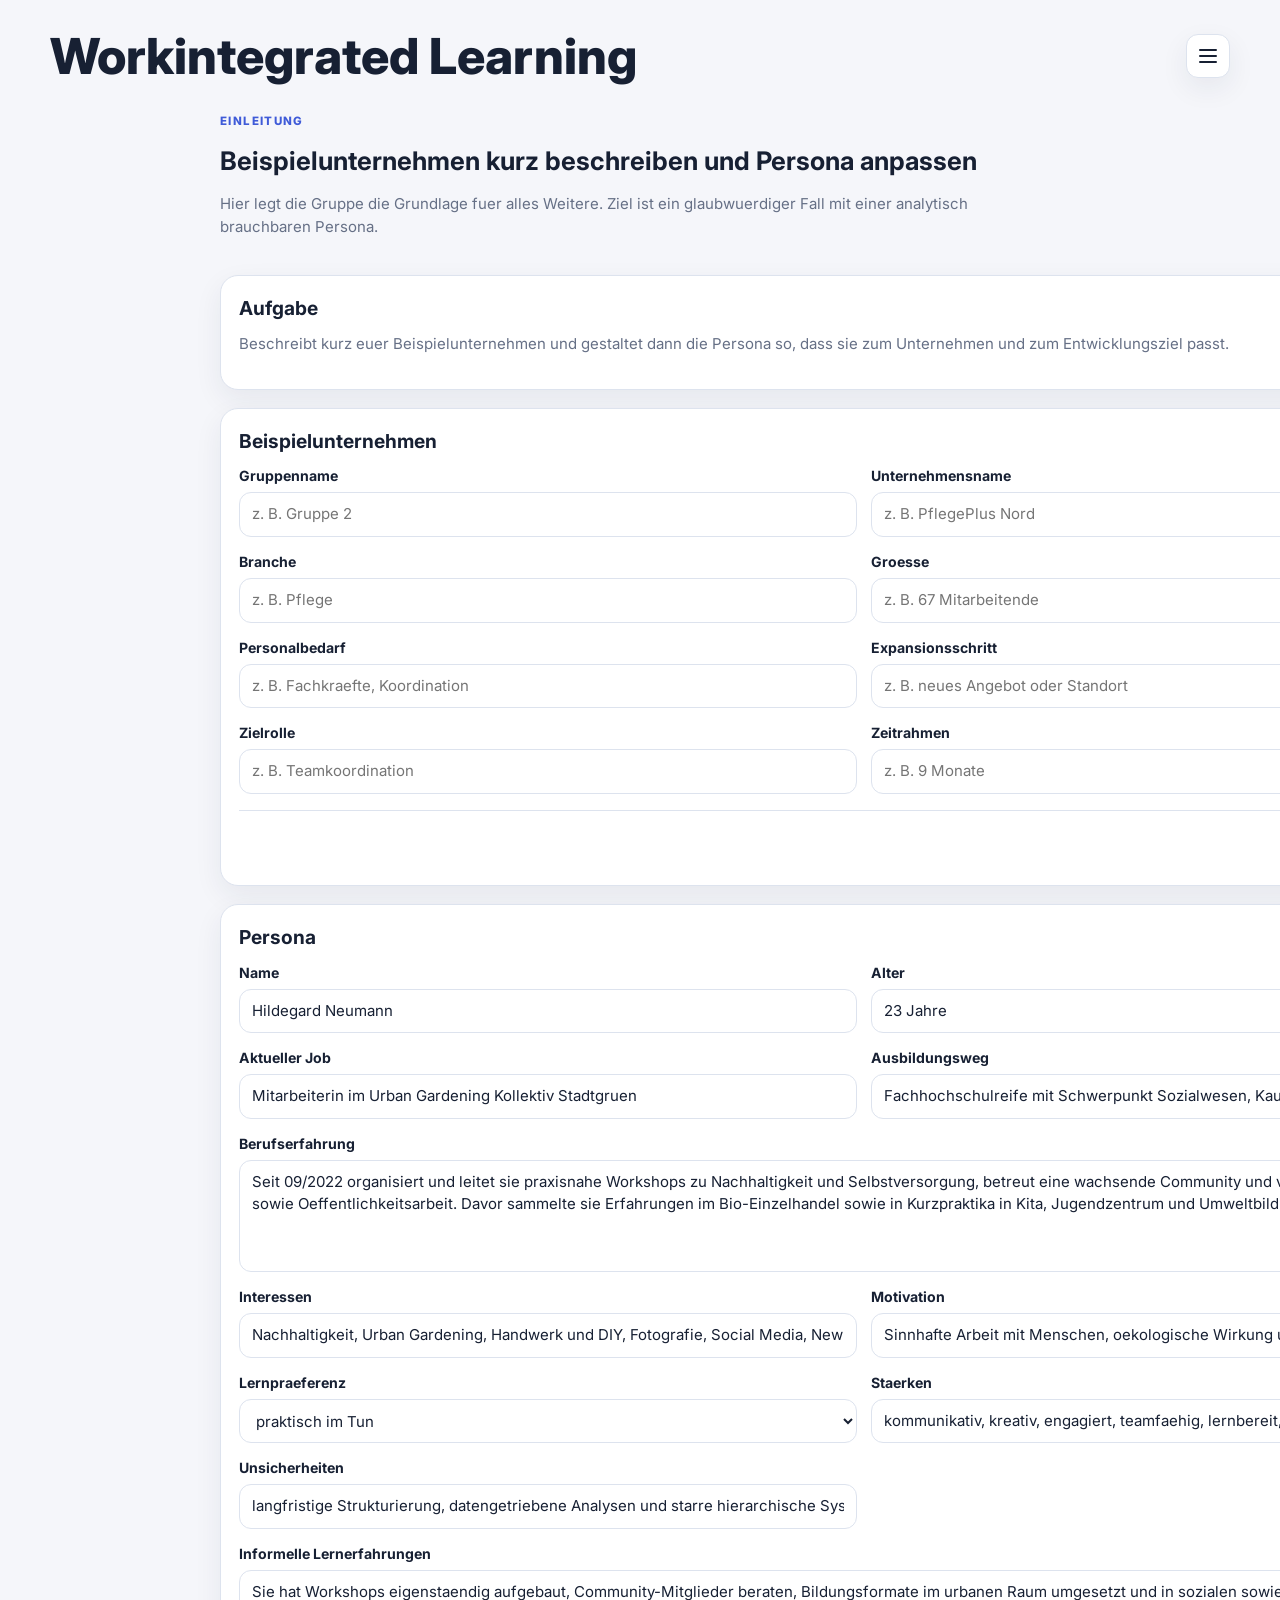
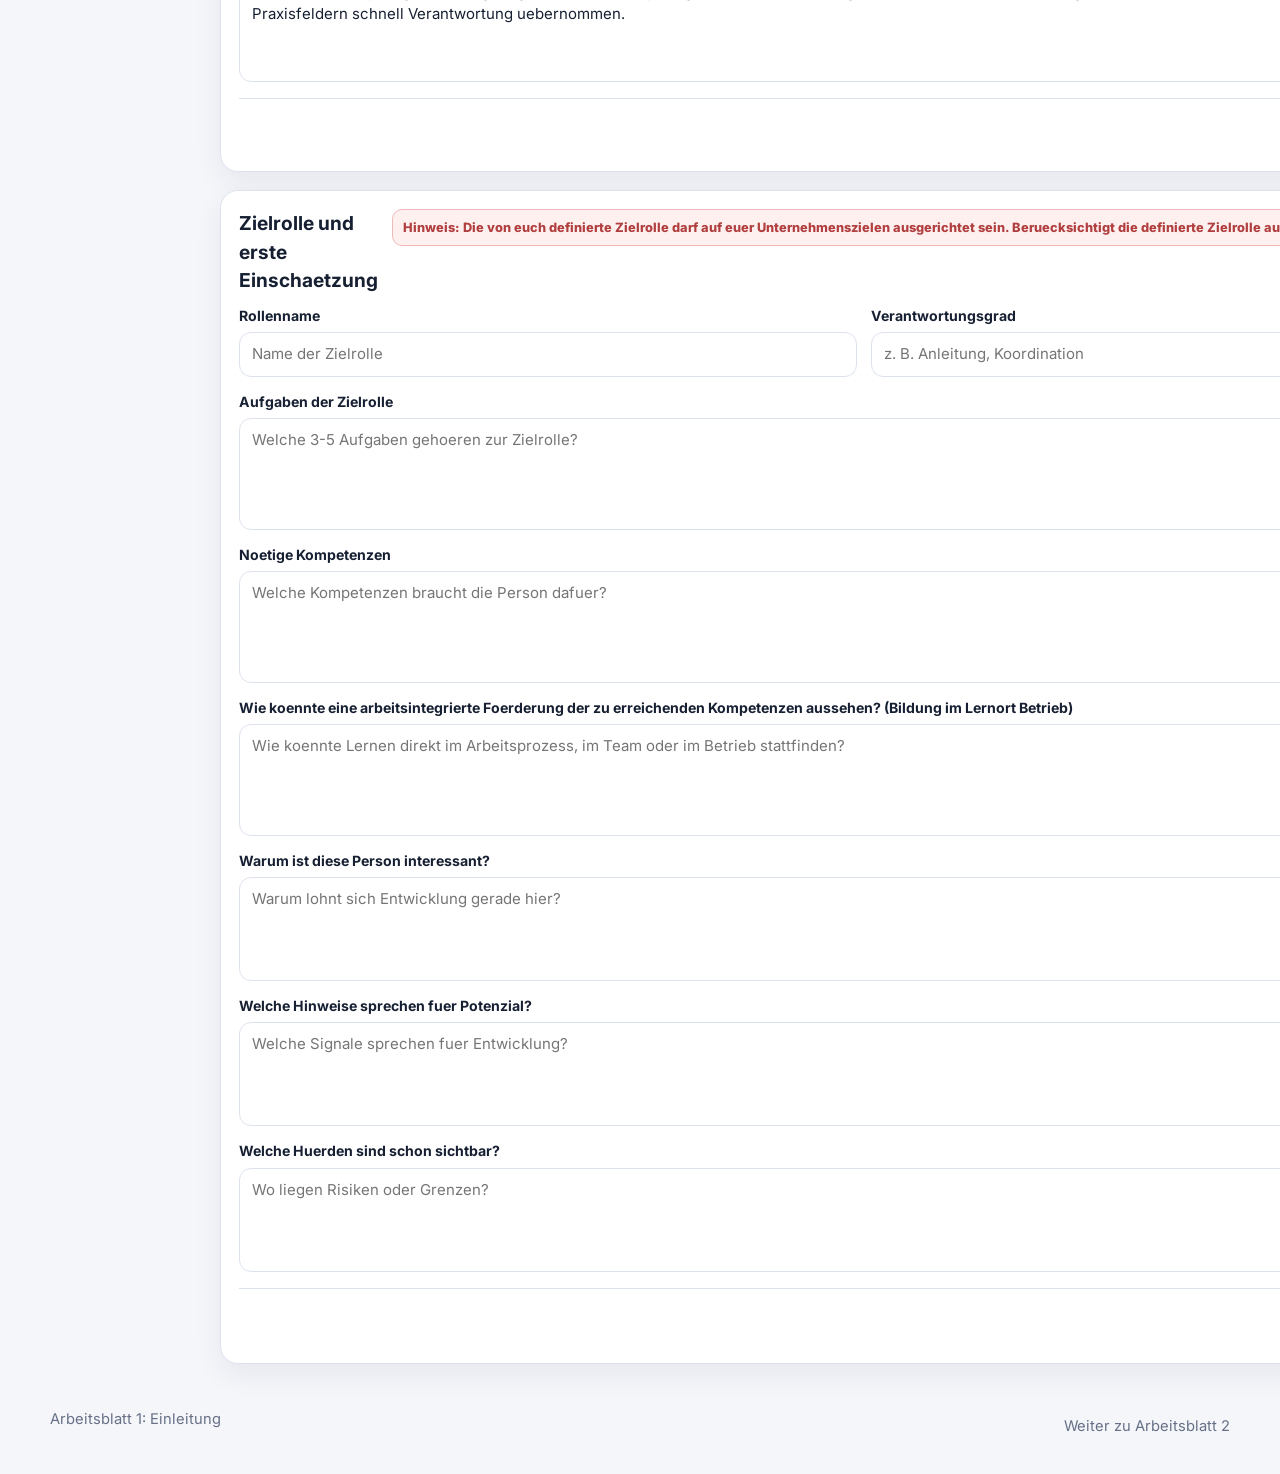
==== commit 9c75d859: "Update worksheet hints and green flags" ====
--- a/arbeitsblatt-1.html
+++ b/arbeitsblatt-1.html
@@ -83,7 +83,7 @@
       <article class="card">
         <div class="card-note-header">
           <h2>Zielrolle und erste Einschaetzung</h2>
-          <span class="card-note card-note--alert">Wichtig fuer AB2!</span>
+          <span class="card-note card-note--alert">Hinweis: Die von euch definierte Zielrolle darf auf euer Unternehmenszielen ausgerichtet sein. Beruecksichtigt die definierte Zielrolle auch in den folgenden Aufgaben.</span>
         </div>
         <div class="form-grid">
           <label class="field"><span>Rollenname</span><input data-persist="zielrolle_name" type="text" placeholder="Name der Zielrolle"></label>
--- a/styles.css
+++ b/styles.css
@@ -1345,6 +1345,35 @@
   padding: 16px;
 }
 
+.report-card--reflection {
+  border-color: #d8d4f5;
+  background: #fbfaff;
+}
+
+.report-card__intro {
+  margin: 0 0 14px;
+  color: var(--muted);
+}
+
+.report-chip-row {
+  display: flex;
+  flex-wrap: wrap;
+  gap: 8px;
+  margin: 0 0 14px;
+}
+
+.report-chip {
+  display: inline-flex;
+  gap: 6px;
+  align-items: center;
+  padding: 7px 10px;
+  border-radius: 999px;
+  background: #f5f7ff;
+  border: 1px solid #d7deef;
+  color: #3148ac;
+  font-size: 0.84rem;
+}
+
 .report-list {
   margin: 0;
   padding-left: 18px;
